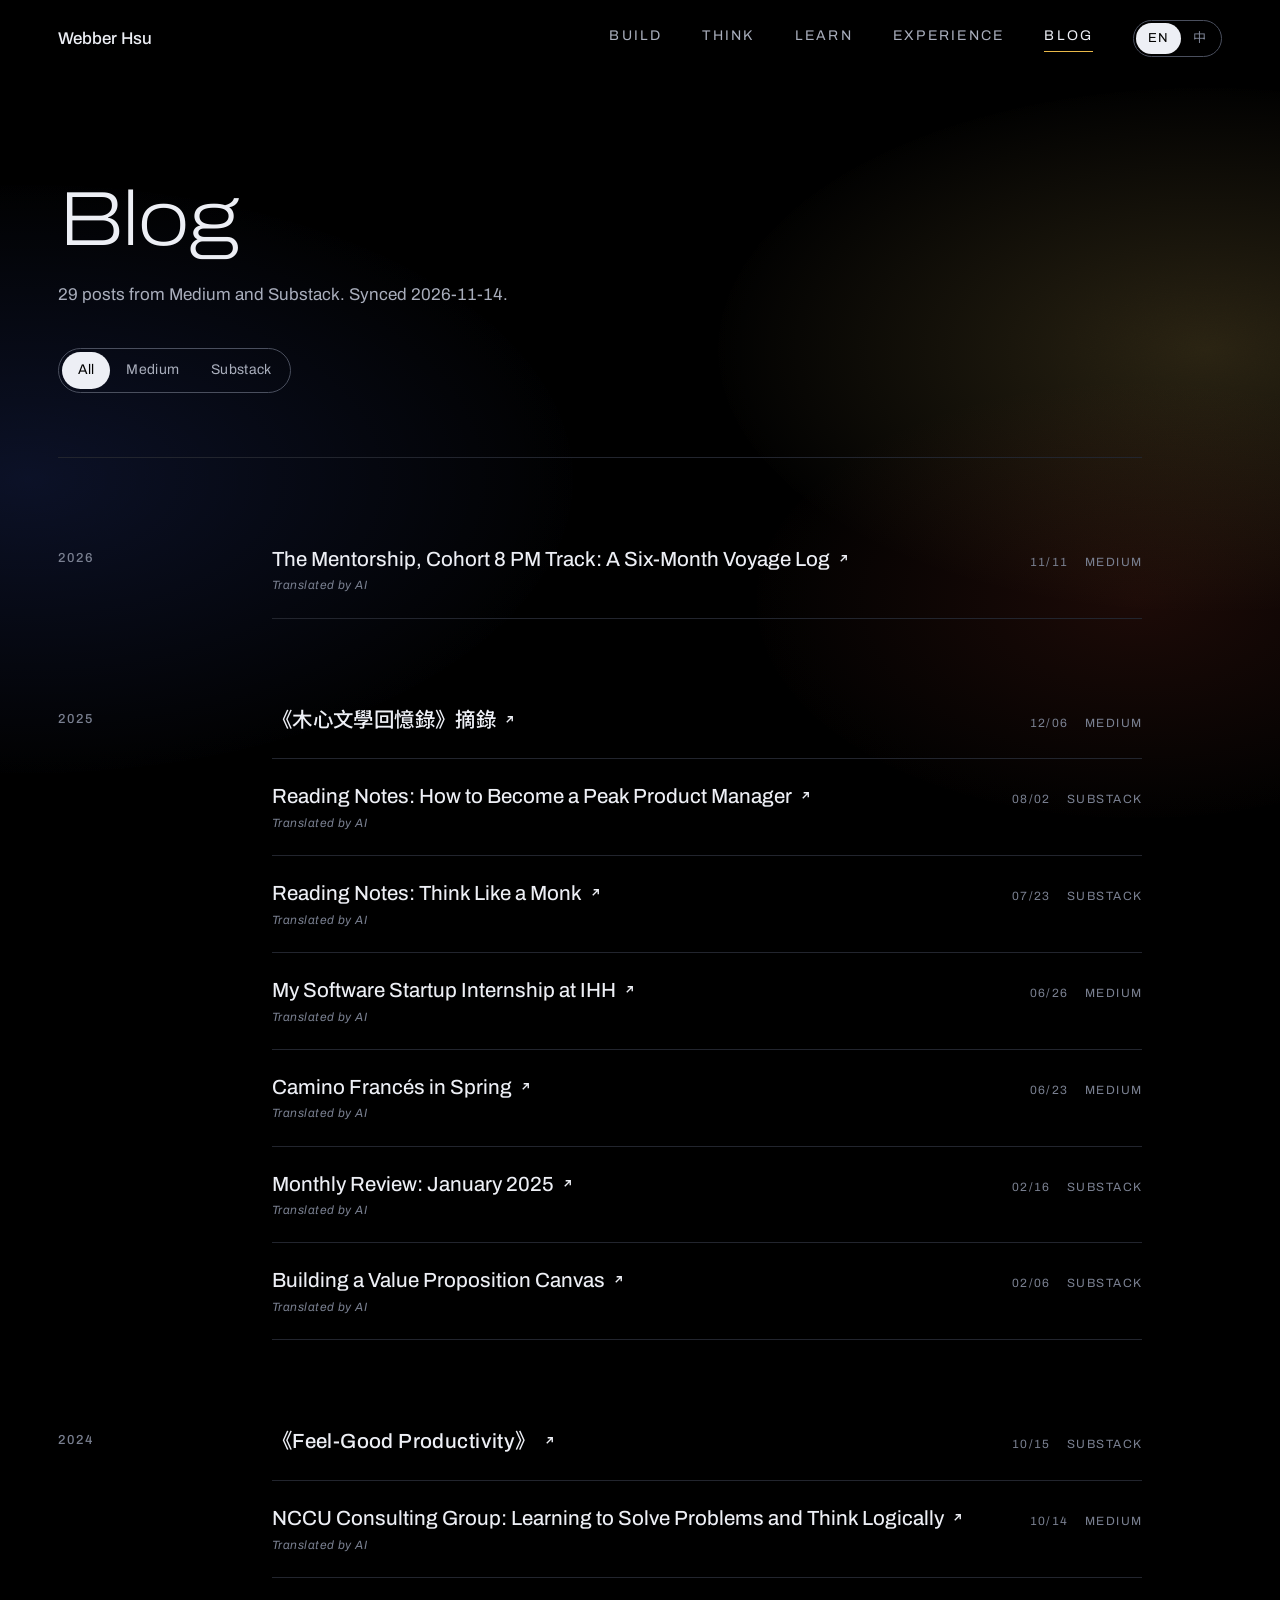
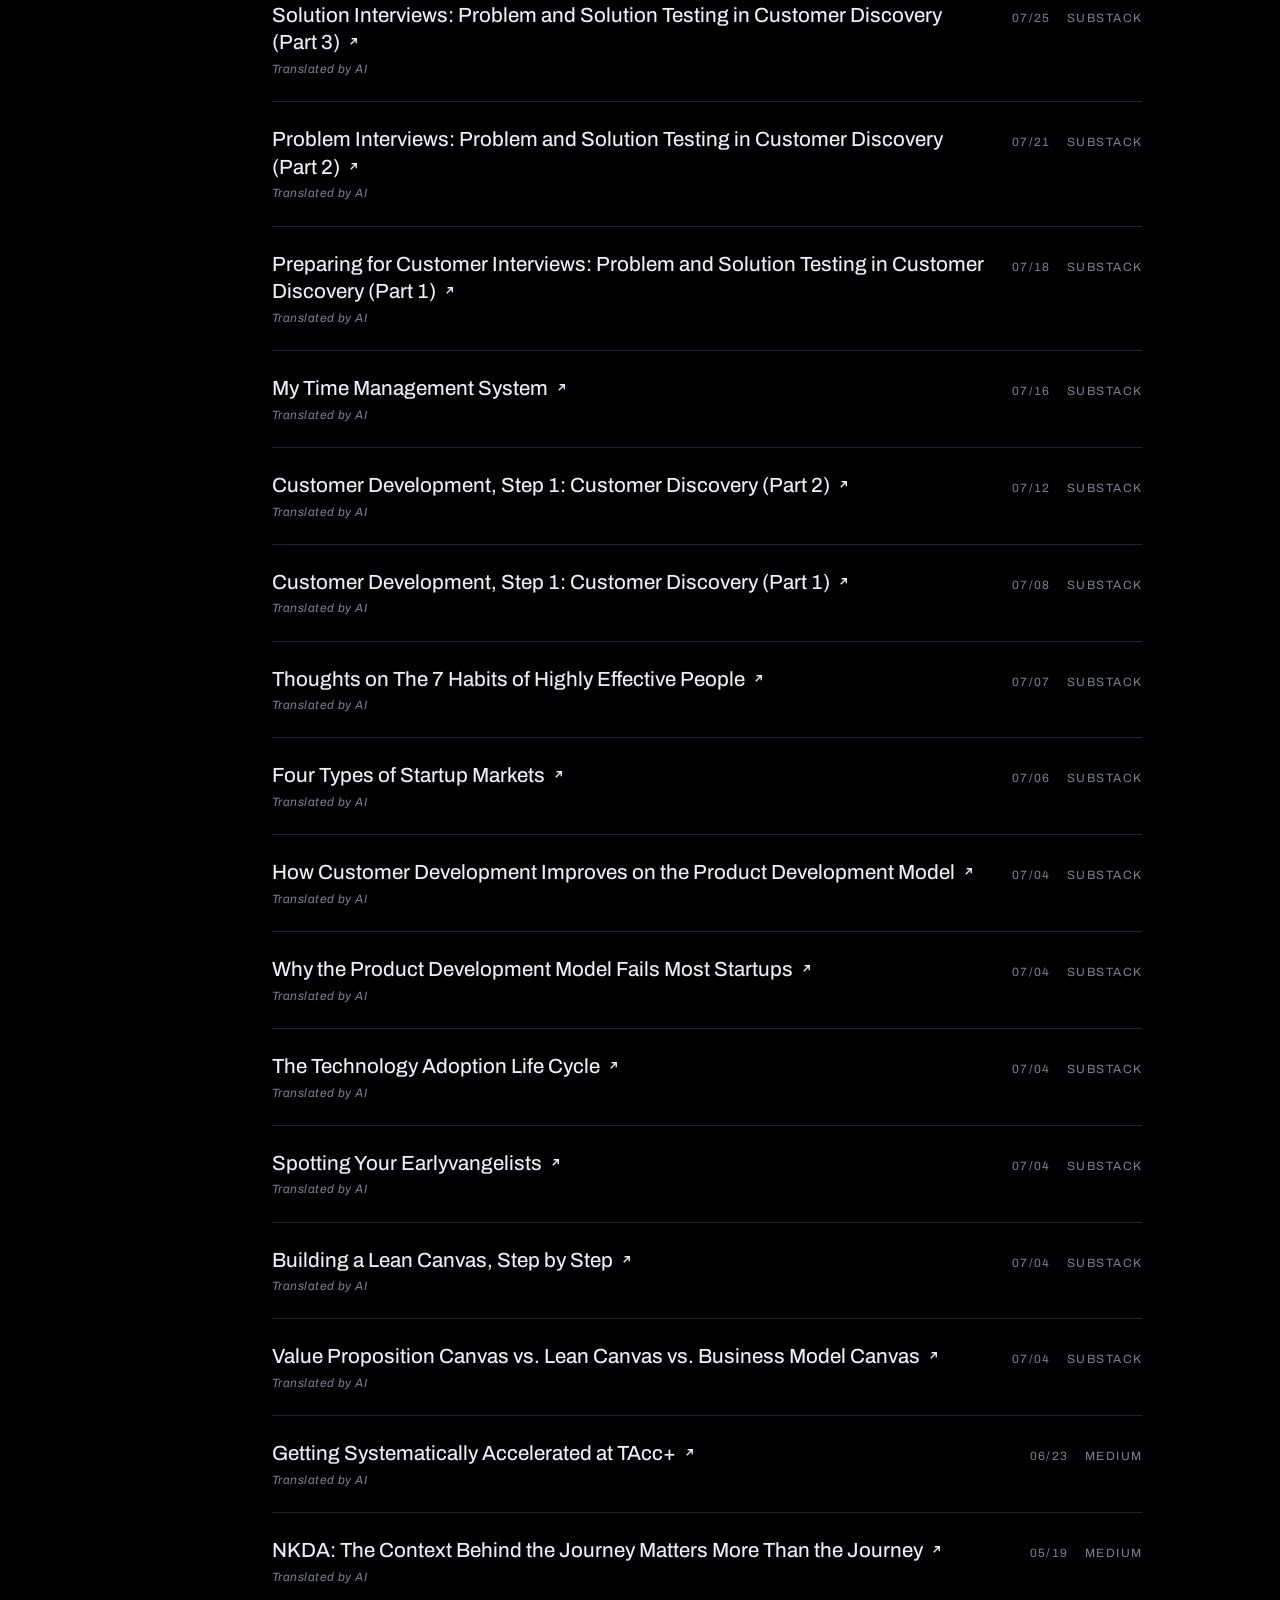
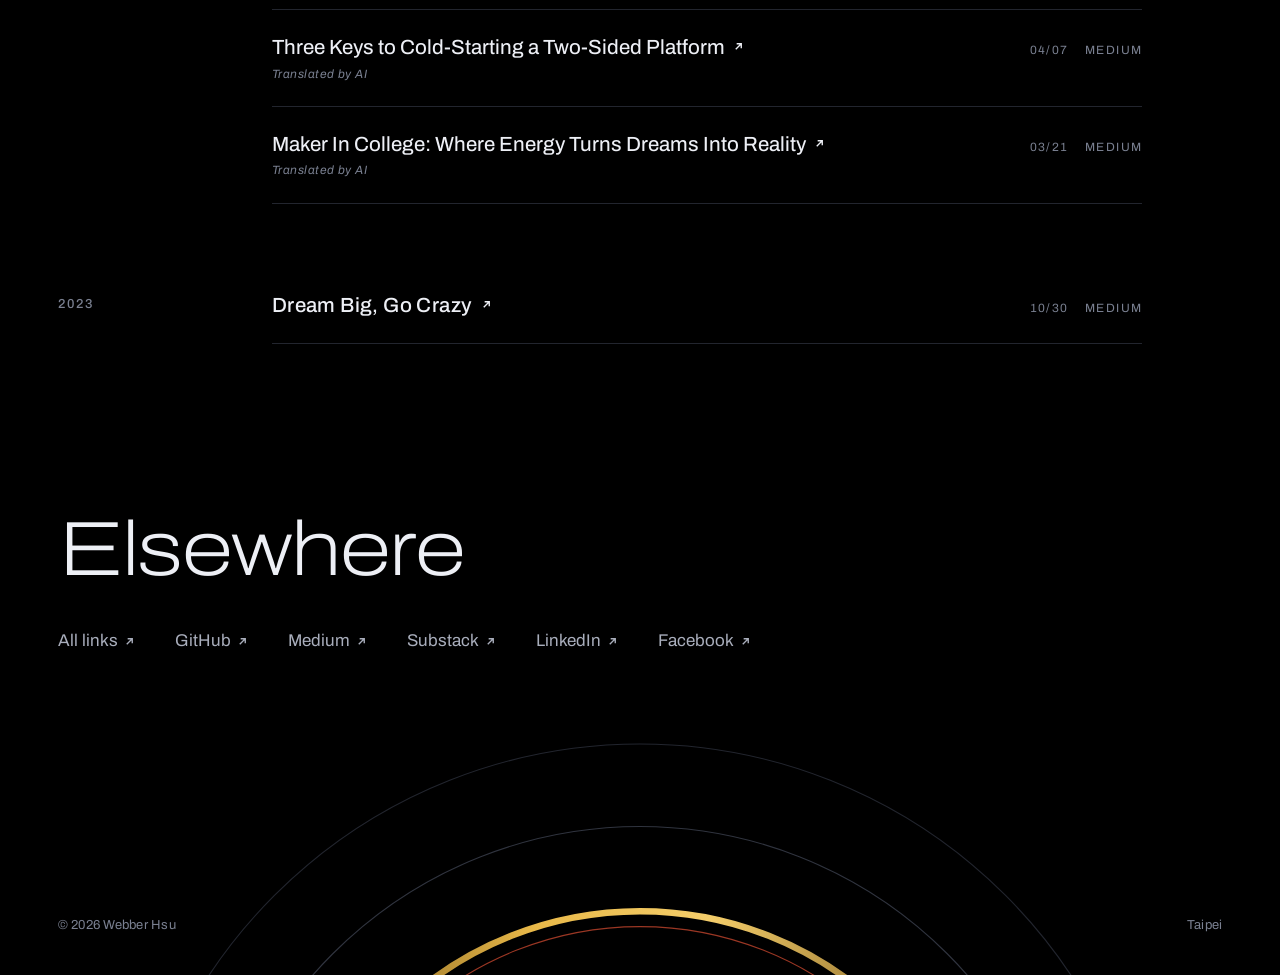
==== blog.html @ 061c2da2 "Personal Hub: first version Homepage with the Build / Think / Learn dial, the experience timeline, a" ====
<!doctype html>
<html lang="en" data-bg="accretion">
<head>
<meta charset="utf-8">
<meta name="viewport" content="width=device-width, initial-scale=1">
<title>Blog · Webber Hsu</title>
<meta name="description" content="Everything Webber Hsu (徐偉博) has published on Medium and Substack.">
<meta name="theme-color" content="#000000">
<link rel="icon" href="favicon.svg" type="image/svg+xml">
<link rel="preconnect" href="https://fonts.googleapis.com">
<link rel="preconnect" href="https://fonts.gstatic.com" crossorigin>
<link rel="stylesheet" href="https://fonts.googleapis.com/css2?family=Archivo:wdth,wght@62..125,100..800&family=Noto+Sans+TC:wght@200;300;400;500;700&display=swap">
<link rel="stylesheet" href="styles.css">
</head>
<body class="page-blog">
<a class="skip" href="#posts" data-i18n="skip">Skip to posts</a>

<header class="bar">
  <a class="wordmark" href="index.html" data-i18n="wordmark">Webber Hsu</a>
  <nav aria-label="Primary">
    <a href="index.html#build" data-i18n="nav.build">Build</a>
    <a href="index.html#think" data-i18n="nav.think">Think</a>
    <a href="index.html#learn" data-i18n="nav.learn">Learn</a>
    <a href="index.html#experience" data-i18n="nav.exp">Experience</a>
    <a href="blog.html" class="is-current" aria-current="page" data-i18n="nav.blog">Blog</a>
  </nav>
  <div class="lang" role="group" aria-label="Language">
    <button type="button" data-lang="en" aria-pressed="true">EN</button>
    <button type="button" data-lang="zh" aria-pressed="false">中</button>
  </div>
</header>

<main id="top" class="blog">
  <header class="blog-head">
    <h1 class="blog-h" data-i18n="blog.h">Blog</h1>
    <p class="blog-sub" data-blog-sub></p>
    <div class="blog-filter" role="group" aria-label="Source" data-filter>
      <button type="button" data-src="all" aria-pressed="true" data-i18n="f.all">All</button>
      <button type="button" data-src="medium" aria-pressed="false">Medium</button>
      <button type="button" data-src="substack" aria-pressed="false">Substack</button>
    </div>
  </header>
  <div id="posts" class="blog-list" data-posts aria-live="polite"></div>
</main>

<footer class="foot" aria-labelledby="foot-h">
  <h2 id="foot-h" class="foot-h" data-i18n="foot.h">Elsewhere</h2>
  <ul class="ext ext-foot" data-links></ul>
  <p class="foot-meta"><span>© 2026 Webber Hsu</span><span data-i18n="foot.meta">Taipei</span></p>
  <svg class="horizon-rise" viewBox="0 0 1000 260" preserveAspectRatio="xMidYMax meet" aria-hidden="true" focusable="false">
    <defs>
      <linearGradient id="beam2" x1="0" y1="0" x2="1" y2="0">
        <stop offset="0" stop-color="#6B4E17"/>
        <stop offset=".35" stop-color="#E9B949"/>
        <stop offset=".6" stop-color="#F4CD6A"/>
        <stop offset="1" stop-color="#6B4E17"/>
      </linearGradient>
    </defs>
    <circle cx="500" cy="520" r="470" fill="none" stroke="#22252E"/>
    <circle cx="500" cy="520" r="395" fill="none" stroke="#30343F"/>
    <circle cx="500" cy="520" r="318" fill="none" stroke="url(#beam2)" stroke-width="6"/>
    <circle cx="500" cy="520" r="304" fill="#000" stroke="#C2452D" stroke-opacity=".8"/>
  </svg>
</footer>

<script src="content.js"></script>
<script src="blog.js"></script>
</body>
</html>
---- styles.css ----
:root {
  --void: #000000;
  --ink: #EDEFF5;
  --ink-2: #A9AEBC;     /* secondary, 9.5:1 on void */
  --ink-3: #7A8091;     /* tertiary, 5.1:1 on void */
  --ring-1: #4A4F5E;
  --ring-2: #30343F;
  --ring-3: #22252E;
  --gold: #E9B949;
  --ember: #C2452D;

  --sans: "Archivo", "Noto Sans TC", "PingFang TC", "Microsoft JhengHei", system-ui, sans-serif;
  --wide: 125;          /* expanded width for display */

  --gutter: clamp(16px, 4.5vw, 72px);
  --s1: 8px; --s2: 16px; --s3: 24px; --s4: 40px; --s5: 64px; --s6: 104px; --s7: 168px;

  --ease-out: cubic-bezier(.16, 1, .3, 1);
  color-scheme: dark;
}

*, *::before, *::after { box-sizing: border-box; }
html { background: var(--void); scroll-behavior: smooth; -webkit-text-size-adjust: 100%; }
@media (prefers-reduced-motion: reduce) { html { scroll-behavior: auto; } }

body {
  margin: 0;
  background: var(--void);
  color: var(--ink);
  font-family: var(--sans);
  font-size: 17px;
  line-height: 1.6;
  font-variant-numeric: lining-nums tabular-nums;
  -webkit-font-smoothing: antialiased;
  caret-color: var(--gold);
}
html[lang="zh-Hant"] body { line-height: 1.75; letter-spacing: .02em; }

::selection { background: var(--gold); color: var(--void); }
html { scrollbar-color: var(--ring-1) var(--void); scrollbar-width: thin; }
::-webkit-scrollbar { width: 10px; }
::-webkit-scrollbar-track { background: var(--void); }
::-webkit-scrollbar-thumb { background: var(--ring-2); border: 3px solid var(--void); border-radius: 10px; }

a { color: inherit; text-decoration-thickness: 1px; text-underline-offset: .28em; text-decoration-color: var(--ring-1); }
a:hover { text-decoration-color: var(--gold); }
:focus-visible { outline: 1.5px solid var(--gold); outline-offset: 4px; border-radius: 2px; }
button { font: inherit; color: inherit; }

h1, h2, h3, h4 { margin: 0; font-weight: 300; text-wrap: balance; }
p { margin: 0; text-wrap: pretty; }

.skip { position: absolute; left: var(--gutter); top: -60px; padding: 8px 12px; background: var(--ink); color: var(--void); z-index: 10; }
.skip:focus { top: 12px; }

/* Bar */
.bar {
  position: absolute; inset: 0 0 auto 0; z-index: 5;
  display: flex; align-items: center; gap: var(--s4);
  padding: 28px var(--gutter);
  font-size: 14px; letter-spacing: .16em; text-transform: uppercase;
}
.wordmark { font-size: 17px; letter-spacing: .01em; text-transform: none; font-weight: 500; text-decoration: none; margin-right: auto; }
.bar nav { display: flex; gap: var(--s4); }
.bar nav a { text-decoration: none; color: var(--ink-2); transition: color .2s; }
.bar nav a:hover { color: var(--ink); }
.lang { display: flex; border: 1px solid var(--ring-1); border-radius: 999px; padding: 2px; }
.lang button {
  background: none; border: 0; cursor: pointer; padding: 5px 12px; border-radius: 999px;
  font-size: 13px; letter-spacing: .08em; color: var(--ink-3); transition: color .2s, background .2s;
}
.lang button[aria-pressed="true"] { background: var(--ink); color: var(--void); }
.lang button:not([aria-pressed="true"]):hover { color: var(--ink); }

/* Hero */
.hero {
  position: relative;
  min-height: max(100svh, 720px);
  display: grid;
  grid-template-columns: minmax(0, 5fr) minmax(0, 7fr);
  align-items: center;
  gap: var(--s4);
  padding: 120px var(--gutter) var(--s5);
  overflow: hidden;
}
.name {
  display: flex; flex-direction: column;
  font-size: clamp(3.4rem, 7.2vw, 6rem);
  font-weight: 200;
  font-stretch: 125%;
  font-variation-settings: "wdth" var(--wide);
  line-height: .92;
  letter-spacing: -.035em;
}


.ext { list-style: none; margin: 0; padding: 0; display: flex; flex-wrap: wrap; gap: var(--s1) var(--s3); font-size: 15px; }
.ext a { color: var(--ink-2); text-decoration: none; display: inline-flex; gap: 6px; align-items: center; }
.ext a:hover { color: var(--ink); }
.ext a svg { width: 11px; height: 11px; fill: none; stroke: currentColor; stroke-width: 1.5; }
.ext:empty { display: none; }



.dot { flex: none; width: var(--d, 10px); height: var(--d, 10px); border-radius: 50%; background: var(--ink); transition: transform .35s var(--ease-out), background .35s; }



/* Sections */
.section { padding: var(--s7) var(--gutter) 0; }
.section-head { display: grid; grid-template-columns: minmax(0, 5fr) minmax(0, 7fr); gap: var(--s4); align-items: end; margin-bottom: var(--s6); }
.section-head h2, .about > h2, .foot-h {
  font-size: clamp(2.2rem, 4.6vw, 4rem);
  font-weight: 200; font-stretch: 125%; font-variation-settings: "wdth" var(--wide);
  line-height: 1; letter-spacing: -.03em;
}
html[lang="zh-Hant"] .section-head h2, html[lang="zh-Hant"] .about > h2, html[lang="zh-Hant"] .foot-h { letter-spacing: .02em; font-weight: 300; }
.section-head p { color: var(--ink-2); max-width: 46ch; }

.works { list-style: none; margin: 0; padding: 0; }
.work {
  display: grid;
  grid-template-columns: minmax(0, 5fr) minmax(0, 7fr);
  gap: var(--s4);
  padding: var(--s5) 0;
  border-top: 1px solid var(--ring-3);
  scroll-margin-top: 40px;
}
.work:last-child { border-bottom: 1px solid var(--ring-3); }
.work-title { display: flex; align-items: baseline; gap: var(--s2); }
.work-title .dot { align-self: center; }
.work h3, .work h4 { font-size: clamp(1.9rem, 3.4vw, 3rem); font-weight: 300; font-stretch: 112%; font-variation-settings: "wdth" 112; letter-spacing: -.02em; line-height: 1.05; }
.work-meta { margin-top: var(--s2); display: flex; flex-wrap: wrap; gap: var(--s1) var(--s3); font-size: 13px; letter-spacing: .14em; text-transform: uppercase; color: var(--ink-3); }
.status { color: var(--ink-2); }
.status[data-s="live"] { color: var(--gold); }
.work-body p { font-size: 19px; line-height: 1.55; max-width: 52ch; }
html[lang="zh-Hant"] .work-body p { font-size: 18px; max-width: 30em; }
.work-stack { margin-top: var(--s2); color: var(--ink-3); font-size: 14px; }
.work-links { margin-top: var(--s3); display: flex; flex-wrap: wrap; gap: var(--s3); }
.work-links a { font-size: 15px; text-decoration-color: var(--gold); }
.work-links a svg { width: 11px; height: 11px; fill: none; stroke: currentColor; stroke-width: 1.5; margin-left: 6px; }
.work-pending { color: var(--ink-3); font-size: 14px; }
.work[data-status="planned"] h3, .work[data-status="planned"] h4 { color: var(--ink-2); }
.work[data-status="planned"] .work-body p { color: var(--ink-2); }
.work:target h3, .work:target h4 { color: var(--gold); }
.work:target .work-title .dot { background: var(--gold) !important; border-color: var(--gold) !important; }

.entries { list-style: none; margin: 0; padding: 0; }
.entries li { padding: var(--s3) 0; border-bottom: 1px solid var(--ring-3); }
.entries a { display: block; font-size: 20px; font-weight: 300; text-decoration: none; }
.entries a:hover { color: var(--gold); }
.entries time { display: block; margin-top: 4px; font-size: 13px; color: var(--ink-3); letter-spacing: .1em; }
.empty { padding: var(--s4) 0 !important; display: flex; gap: var(--s2); align-items: flex-start; }
.empty .dot { margin-top: 9px; background: none; border: 1px dashed var(--ink-3); }
.empty p { color: var(--ink-2); max-width: 36ch; }
.entries .more { border-bottom: 0; padding-top: var(--s3); }
.entries .more a { display: inline-flex; gap: 6px; align-items: center; font-size: 15px; font-weight: 400; color: var(--ink-2); }
.entries .more a:hover { color: var(--gold); }
.entries .more svg { width: 11px; height: 11px; fill: none; stroke: currentColor; stroke-width: 1.5; }
.empty a { display: inline; font-size: inherit; font-weight: inherit; text-decoration: underline; text-decoration-color: var(--gold); }

.about { display: grid; grid-template-columns: minmax(0, 5fr) minmax(0, 7fr); gap: var(--s4); }
.about-body { display: grid; gap: var(--s3); }
.about-body p { font-size: clamp(1.15rem, 1.6vw, 1.4rem); line-height: 1.55; max-width: 34em; font-weight: 300; }
.about-body p:first-child { color: var(--ink); }
.about-body p + p { color: var(--ink-2); }

.foot { padding: var(--s7) var(--gutter) var(--s5); }
.foot-h { max-width: 14ch; }
.ext-foot { margin-top: var(--s4); font-size: 17px; gap: var(--s2) var(--s4); }
.foot-pending { margin-top: var(--s3); color: var(--ink-3); }
.horizon-rise { display: block; width: min(100%, 980px); height: auto; margin: var(--s6) auto 0; }
.foot-meta { margin-top: var(--s3); display: flex; justify-content: space-between; gap: var(--s3); flex-wrap: wrap; font-size: 13px; color: var(--ink-3); letter-spacing: .02em; }
.noscript { padding: var(--s3) var(--gutter); color: var(--ink-2); }


/* Responsive */
@media (max-width: 960px) {
  .bar nav { display: none; }
  .hero { grid-template-columns: 1fr; padding-top: 96px; gap: var(--s3); min-height: auto; }
  .section { padding-top: var(--s6); }
  .section-head, .work, .about { grid-template-columns: 1fr; gap: var(--s2); }
  .section-head { margin-bottom: var(--s4); }
  .work { padding: var(--s4) 0; gap: var(--s3); }
  .foot { padding-top: var(--s6); }
}
@media (max-width: 560px) {
  .work-body p { font-size: 17px; }
}

/* ---------- Header: the four quarters + About ---------- */
.bar nav a.is-current { color: var(--ink); }
.bar nav a.is-current::after { content: ""; display: block; height: 1px; margin-top: 4px; background: var(--gold); }
.visually-hidden { position: absolute !important; width: 1px; height: 1px; overflow: hidden; clip: rect(0 0 0 0); white-space: nowrap; }

/* ---------- The four-part dial ---------- */
.hub { padding-top: var(--s6); }
.hub-grid { display: grid; grid-template-columns: minmax(0, 5fr) minmax(0, 7fr); gap: var(--s5); align-items: start; }
.dial-wrap { position: sticky; top: max(24px, calc(50vh - 290px)); }
.dial { position: relative; width: min(100%, 520px); aspect-ratio: 1; margin-inline: auto; }
.dial-art { width: 100%; height: 100%; overflow: visible; touch-action: none; cursor: grab; user-select: none; -webkit-user-select: none; }
.dial-art.is-dragging { cursor: grabbing; }
.dial-ticks line { stroke: var(--ring-2); stroke-width: 1; }
.dial-pointer { fill: var(--gold); }
.seg-hit { fill: transparent; cursor: pointer; outline: none; }
.seg-hit:focus-visible { fill: rgba(233, 185, 73, .07); }
.seg-arc { fill: none; stroke: var(--ring-1); stroke-width: 2; transition: stroke .5s var(--ease-out), stroke-width .5s var(--ease-out); }
.seg:hover .seg-arc { stroke: #6E7486; }
.seg.is-active .seg-arc { stroke: var(--gold); stroke-width: 5; }
.seg-dot { fill: var(--ink-3); transition: fill .5s var(--ease-out); }
.seg-dot.is-planned { fill: none; stroke: var(--ink-3); stroke-dasharray: 2 2; }
.seg.is-active .seg-dot { fill: var(--ink); }
.seg.is-active .seg-dot.is-planned { fill: none; stroke: var(--ink-2); }
.seg-label { fill: var(--ink-3); font-family: var(--sans); font-size: 17px; letter-spacing: .2em; text-transform: uppercase; pointer-events: none; transition: fill .5s var(--ease-out); }
html[lang="zh-Hant"] .seg-label { letter-spacing: .3em; font-size: 19px; }
.seg-label.is-active { fill: var(--ink); }
.dial-core {
  position: absolute; inset: 32%; border-radius: 50%;
  display: grid; place-content: center; text-align: center; gap: 6px;
  border: 1px solid var(--ember); pointer-events: none;
}
.dial-core-name { font-size: clamp(1.4rem, 3vw, 2.2rem); font-weight: 200; font-stretch: 125%; font-variation-settings: "wdth" 125; letter-spacing: -.02em; line-height: 1; }
html[lang="zh-Hant"] .dial-core-name { letter-spacing: .12em; font-weight: 300; }

.cat + .cat { margin-top: var(--s7); }
.cat { scroll-margin-top: 24px; }
.dial-caption { display: none; }
.panel-head { padding-bottom: var(--s4); border-bottom: 1px solid var(--ring-3); }
.panel-h {
  font-size: clamp(2.2rem, 4.6vw, 4rem); font-weight: 200; font-stretch: 125%; font-variation-settings: "wdth" var(--wide);
  line-height: 1; letter-spacing: -.03em;
}
html[lang="zh-Hant"] .panel-h { letter-spacing: .02em; font-weight: 300; }
.panel-head p { margin-top: var(--s3); color: var(--ink-2); max-width: 46ch; }
html[lang="zh-Hant"] .panel-head p { max-width: 28em; }

.panel .work { display: block; padding: var(--s4) 0; }
.panel .work-meta { margin-top: var(--s1); }
.panel .work-summary { margin-top: var(--s2); font-size: 18px; line-height: 1.55; max-width: 52ch; }
html[lang="zh-Hant"] .panel .work-summary { font-size: 17px; max-width: 30em; }
.panel .work[data-status="planned"] .work-summary { color: var(--ink-2); }
.panel .entry { padding: var(--s3) 0; border-bottom: 1px solid var(--ring-3); }
.panel .entry a { display: inline-flex; gap: 10px; align-items: baseline; font-size: 21px; font-weight: 300; text-decoration: none; }
.panel .entry a svg { width: 11px; height: 11px; fill: none; stroke: currentColor; stroke-width: 1.5; flex: none; }
.panel .entry a:hover { color: var(--gold); }
.panel .entry time { display: block; margin-top: 4px; font-size: 13px; color: var(--ink-3); letter-spacing: .1em; }
.panel .empty { display: flex; gap: var(--s2); align-items: center; padding: var(--s4) 0; color: var(--ink-2); }
.panel .empty .dot { background: none; border: 1px dashed var(--ink-3); }
.panel-more { display: inline-flex; gap: 6px; align-items: center; margin-top: var(--s4); font-size: 15px; color: var(--ink-2); text-decoration: none; }
.panel-more:hover { color: var(--gold); }
.panel-more svg { width: 11px; height: 11px; fill: none; stroke: currentColor; stroke-width: 1.5; }

@media (max-width: 960px) {
  .bar { flex-wrap: wrap; row-gap: 14px; }
  .bar nav { display: flex; order: 3; width: 100%; gap: 22px; font-size: 12px; letter-spacing: .14em; }
  .hero { padding-top: 128px; }
  .hub-grid { grid-template-columns: 1fr; gap: var(--s4); }
  /* On small screens the dial shrinks into a sticky strip that keeps turning as you scroll. */
  .dial-wrap {
    position: sticky; top: 0; z-index: 4;
    display: flex; align-items: center; gap: var(--s2);
    margin-inline: calc(var(--gutter) * -1); padding: 10px var(--gutter);
    background: var(--void); border-bottom: 1px solid var(--ring-3);
  }
  .dial { width: 76px; margin: 0; flex: none; }
  .dial-core, .seg-label, .dial-hint, .dial-ticks { display: none; }
  .seg-arc { stroke-width: 14; }
  .seg.is-active .seg-arc { stroke-width: 26; }
  .seg-dot { r: 9; }
  .dial-pointer { transform: scale(2.2); transform-origin: 320px 0; }
  .dial-caption { display: grid; gap: 2px; margin: 0; }
  .dial-caption [data-core-name] { font-size: 20px; font-weight: 300; font-stretch: 125%; font-variation-settings: "wdth" 125; letter-spacing: -.01em; line-height: 1.1; }
  html[lang="zh-Hant"] .dial-caption [data-core-name] { letter-spacing: .1em; font-stretch: 100%; }
  .cat + .cat { margin-top: var(--s6); }
  .cat { scroll-margin-top: 110px; }
}
@media (max-width: 560px) {
  .bar nav { gap: 16px; letter-spacing: .1em; }
  .panel .entry a { font-size: 18px; }
}

/* ---------- Hero: name, hashtags, links. Nothing else. ---------- */
.hero {
  display: flex; flex-direction: column; justify-content: center; align-items: flex-start;
  min-height: min(78svh, 760px);
  padding: 140px var(--gutter) var(--s5);
  gap: 0; overflow: visible;
}
.hero .name { font-size: clamp(3.6rem, 9vw, 6rem); }
.hero .name-zh { margin-top: var(--s3); }
.tags { list-style: none; margin: var(--s5) 0 0; padding: 0; display: flex; flex-wrap: wrap; gap: var(--s1) var(--s3); }
.tags li { font-size: clamp(15px, 1.4vw, 18px); color: var(--ink-2); letter-spacing: .01em; }
html[lang="zh-Hant"] .tags li { letter-spacing: .06em; }
.hero .ext { margin-top: var(--s3); }
@media (max-width: 960px) {
  .hero { min-height: auto; padding-top: 150px; padding-bottom: var(--s4); }
}

/* Hero, centred: one name in the page's language, then the hashtags. Links live in the footer. */
.hero { align-items: center; text-align: center; }
.hero .name { display: block; }
.hero .name-en { display: block; }
.hero .name-cjk { display: none; font-weight: 200; letter-spacing: .12em; font-stretch: 100%; font-variation-settings: normal; margin-right: -.12em; }
html[lang="zh-Hant"] .hero .name-en { display: none; }
html[lang="zh-Hant"] .hero .name-cjk { display: block; }
.hero .tags { justify-content: center; }

/* ---------- Type roles: section vs item must read apart at a glance ----------
   Section  : wide, hairline-thin, large   (clamp 2.8rem → 5.5rem, wght 200, wdth 125)
   Item     : normal width, regular, small (1.5rem, wght 450, wdth 100)
   Body     : 17–18px, Dust for descriptions
   Meta     : 12–13px tracked caps, Far Dust                                        */
.panel-h, .about > h2, .foot-h { font-size: clamp(2.8rem, 6vw, 5.5rem); line-height: .98; }
.panel-head { padding-bottom: var(--s5); }
.panel-head p { font-size: 17px; }
.panel .work h4, .panel .entry a {
  font-size: clamp(1.25rem, 1.8vw, 1.5rem);
  font-weight: 450; font-stretch: 100%; font-variation-settings: "wdth" 100;
  letter-spacing: -.005em; line-height: 1.3;
}
html[lang="zh-Hant"] .panel .work h4, html[lang="zh-Hant"] .panel .entry a { font-weight: 500; letter-spacing: .02em; }
.panel .work[data-status="planned"] h4 { color: var(--ink-2); }
.panel .work-meta { margin-top: 10px; font-size: 12px; }
.panel .work-summary { margin-top: var(--s2); font-size: 17px; color: var(--ink-2); }
.panel .work .dot { --d: 8px !important; }
.panel .entry a { display: inline; }
.panel .entry a svg { display: inline-block; margin-left: 8px; vertical-align: .1em; }


/* ---------- Hashtag icons: small line drawings scattered above and below ---------- */
.hero .tags { row-gap: 52px; column-gap: clamp(20px, 3vw, 40px); margin-top: calc(var(--s5) + 18px); }
.tags li { position: relative; }
.tag-icon {
  position: absolute; left: 50%; width: 22px; height: 22px;
  fill: none; stroke: var(--ink-3); stroke-width: 1.5; stroke-linecap: round; stroke-linejoin: round;
  transform: translateX(calc(-50% + var(--x, 0px))) rotate(var(--tilt, 0deg));
  transition: stroke .35s var(--ease-out), transform .45s var(--ease-out);
  pointer-events: none;
}
.tag-icon[data-at="above"] { bottom: calc(100% + 10px); }
.tag-icon[data-at="below"] { top: calc(100% + 10px); }
.tags li:hover .tag-icon { stroke: var(--gold); transform: translateX(calc(-50% + var(--x, 0px))) rotate(0deg) scale(1.15); }
@media (prefers-reduced-motion: no-preference) {
  .tag-icon { animation: tag-bob 6s ease-in-out infinite; animation-delay: calc(var(--i, 0) * -1.3s); }
  .tags li:hover .tag-icon { animation-play-state: paused; }
}
@keyframes tag-bob {
  0%, 100% { translate: 0 0; }
  50% { translate: 0 -3px; }
}
@media (max-width: 560px) {
  .hero .tags { row-gap: 56px; column-gap: 26px; }
  .tag-icon { width: 20px; height: 20px; }
}
.tag-icon { width: 26px; height: 26px; stroke: var(--ink-2); stroke-width: 1.4; }
.tag-icon[data-at="above"] { bottom: calc(100% + 12px); }
.tag-icon[data-at="below"] { top: calc(100% + 12px); }
@media (max-width: 560px) { .tag-icon { width: 22px; height: 22px; } }

/* ---------- Background rendering: black ground with the accretion disc's Doppler colour ---------- */
html[data-bg] body::before, html[data-bg] body::after {
  content: ""; position: fixed; inset: 0; z-index: -1; pointer-events: none;
}
/* Film grain keeps every option from looking like a flat CSS gradient. */
html[data-bg] body::after {
  opacity: .07; mix-blend-mode: overlay;
  background-image: url("data:image/svg+xml;utf8,<svg xmlns='http://www.w3.org/2000/svg' width='220' height='220'><filter id='n'><feTurbulence type='fractalNoise' baseFrequency='.9' numOctaves='2' stitchTiles='stitch'/><feColorMatrix values='0 0 0 0 1  0 0 0 0 1  0 0 0 0 1  0 0 0 .9 0'/></filter><rect width='100%' height='100%' filter='url(%23n)'/></svg>");
}

/* A · Accretion: Doppler colour of the disc. Gold-white where matter approaches,
   ember where it recedes, a cold blue far side. */
html[data-bg="accretion"] body::before {
  /* Positions are fed by main.js from scroll: the three patches orbit the centre like the disc turning. */
  background:
    radial-gradient(55% 42% at var(--gold-x, 78%) var(--gold-y, 14%), rgba(244, 205, 106, .17), transparent 70%),
    radial-gradient(42% 34% at var(--ember-x, 92%) var(--ember-y, 46%), rgba(194, 69, 45, .14), transparent 72%),
    radial-gradient(60% 46% at var(--blue-x, 8%) var(--blue-y, 92%), rgba(72, 110, 255, .15), transparent 72%);
}


html[data-bg] body { background: transparent; }

/* ---------- Fixed header ---------- */
:root { --bar-h: 92px; }
html { scroll-padding-top: var(--bar-h); }
.bar {
  position: fixed; inset: 0 0 auto 0; z-index: 20;
  padding-block: 20px;
  border-bottom: 1px solid transparent;
  transition: background .35s var(--ease-out), border-color .35s var(--ease-out), backdrop-filter .35s var(--ease-out);
}
/* Once the page moves under it, the bar takes a dark veil so links stay legible over content and colour. */
.bar.is-scrolled {
  background: rgba(0, 0, 0, .66);
  -webkit-backdrop-filter: blur(14px) saturate(120%);
          backdrop-filter: blur(14px) saturate(120%);
  border-bottom-color: var(--ring-3);
}
.dial-wrap { top: max(calc(var(--bar-h) + 24px), calc(50vh - 290px + var(--bar-h) / 2)); }
.cat { scroll-margin-top: 24px; }   /* added to html scroll-padding (the bar) */
@media (max-width: 960px) {
  .bar { padding-block: 14px 12px; }
  .dial-wrap { top: var(--bar-h); }
  .cat { scroll-margin-top: 124px; }   /* clears the sticky dial strip */
}

.motto { margin-top: var(--s3); font-size: clamp(1.05rem, 1.5vw, 1.25rem); color: var(--ink-2); letter-spacing: .01em; }
html[lang="zh-Hant"] .motto { letter-spacing: .08em; }
/* On phones the tag row wraps, so every icon sits straight above its own tag. */
@media (max-width: 560px) {
  .tag-icon { --x: 0px !important; }
  .tag-icon[data-at="below"] { top: auto; bottom: calc(100% + 10px); }
}

/* Footer: the horizon rises from the very bottom edge of the page, so the page edge is what cuts it. */
.foot { padding-bottom: 0; }
.foot-meta { margin-top: var(--s6); }
.horizon-rise { margin: var(--s5) auto 0; width: min(100%, 1100px); vertical-align: bottom; }

/* Footer, final: text stays last on the page; the horizon rises behind it from the page's bottom edge. */
.foot { position: relative; overflow: hidden; padding-bottom: var(--s4); }
.foot > :not(.horizon-rise) { position: relative; z-index: 1; }
.horizon-rise {
  position: absolute; left: 50%; bottom: 0; z-index: 0;
  width: min(100%, 1100px); margin: 0; transform: translateX(-50%);
}
.foot-meta { margin-top: clamp(180px, 22vw, 260px); }
@media (max-width: 560px) { .horizon-rise { width: 175%; } }

/* ---------- Blog page ---------- */
.blog { padding: calc(var(--bar-h) + var(--s6)) var(--gutter) 0; max-width: 1200px; }
.blog-head { padding-bottom: var(--s5); border-bottom: 1px solid var(--ring-3); }
.blog-h {
  font-size: clamp(2.8rem, 6vw, 5.5rem); font-weight: 200; font-stretch: 125%; font-variation-settings: "wdth" 125;
  line-height: .98; letter-spacing: -.03em;
}
html[lang="zh-Hant"] .blog-h { letter-spacing: .02em; font-weight: 300; }
.blog-sub { margin-top: var(--s3); font-size: 17px; color: var(--ink-2); max-width: 52ch; }
.blog-filter { display: inline-flex; margin-top: var(--s4); border: 1px solid var(--ring-1); border-radius: 999px; padding: 3px; }
.blog-filter button {
  background: none; border: 0; cursor: pointer; padding: 7px 16px; border-radius: 999px;
  font-size: 14px; letter-spacing: .02em; color: var(--ink-2); transition: color .2s, background .2s;
}
.blog-filter button[aria-pressed="true"] { background: var(--ink); color: var(--void); }
.blog-filter button:not([aria-pressed="true"]):hover { color: var(--ink); }

.year { display: grid; grid-template-columns: minmax(0, 2fr) minmax(0, 10fr); gap: var(--s4); padding-top: var(--s5); }
.year-h { font-size: 13px; font-weight: 500; letter-spacing: .16em; color: var(--ink-3); padding-top: 26px; font-variant-numeric: tabular-nums; }
.posts { list-style: none; margin: 0; padding: 0; }
.post a {
  display: grid; grid-template-columns: minmax(0, 1fr) auto; align-items: baseline; gap: var(--s3);
  padding: var(--s3) 0; border-bottom: 1px solid var(--ring-3); text-decoration: none;
}
.post-title { font-size: clamp(1.15rem, 1.6vw, 1.4rem); font-weight: 450; line-height: 1.35; transition: color .2s; }
html[lang="zh-Hant"] .post-title, .post-title[lang="zh-Hant"] { font-weight: 500; letter-spacing: .02em; }
.post-title svg { display: inline-block; width: 11px; height: 11px; margin-left: 8px; vertical-align: .1em; fill: none; stroke: currentColor; stroke-width: 1.5; }
.post a:hover .post-title { color: var(--gold); }
.post-meta { display: flex; gap: var(--s2); font-size: 12px; letter-spacing: .12em; text-transform: uppercase; color: var(--ink-3); white-space: nowrap; font-variant-numeric: tabular-nums; }
.blog .empty { padding: var(--s5) 0; color: var(--ink-2); }
.page-blog .foot { padding-top: var(--s7); }

@media (max-width: 760px) {
  .year { grid-template-columns: 1fr; gap: 0; padding-top: var(--s4); }
  .year-h { padding-top: 0; }
  .post a { grid-template-columns: 1fr; gap: 6px; }
}

/* AI-translated titles say so, quietly. */
.ai-tag { color: var(--ink-3); letter-spacing: .08em; text-transform: none; font-style: italic; }
.post-meta .ai-tag { letter-spacing: .04em; }
.panel .entry-meta { display: flex; flex-wrap: wrap; gap: 4px var(--s2); margin-top: 4px; font-size: 13px; color: var(--ink-3); letter-spacing: .1em; }
.panel .entry-meta time { margin-top: 0; }
@media (max-width: 760px) { .post-meta { flex-wrap: wrap; white-space: normal; } }


/* ---------- Experience: two lines, a main line and one branch, oldest left to newest right ---------- */
.exp { padding-top: var(--s7); position: relative; }
.exp-stage { padding-top: var(--s4); height: 100%; }   /* spans the section so the map can stay pinned */
.exp-h {
  font-size: clamp(2.8rem, 6vw, 5.5rem); font-weight: 200; font-stretch: 125%; font-variation-settings: "wdth" 125;
  line-height: .98; letter-spacing: -.03em; margin-bottom: var(--s3);
}
html[lang="zh-Hant"] .exp-h { letter-spacing: .02em; font-weight: 300; }
.tl-viewport { position: sticky; top: calc(var(--bar-h) + 16px); overflow: hidden; margin-inline: calc(var(--gutter) * -1); padding-inline: var(--gutter); }
.timeline { list-style: none; margin: 0; padding: 0; position: relative; will-change: transform; transform-origin: 0 0; }
.tl-lines { position: absolute; inset: 0; overflow: visible; }
.tl-rail { fill: none; stroke-linecap: round; stroke-linejoin: round; }
.tl-rail.is-main { stroke: var(--ink-2); stroke-width: 2; }
.tl-rail.is-now { stroke: var(--gold); stroke-width: 2.5; }
.tl-rail.is-side { stroke: var(--ring-1); stroke-width: 1.5; }
.tl-rail.is-interest { stroke: var(--ring-1); stroke-width: 1.5; stroke-dasharray: 1 5; }
.tl-lane { fill: var(--ink-3); font-family: var(--sans); font-size: 11px; letter-spacing: .14em; text-transform: uppercase; }
html[lang="zh-Hant"] .tl-lane { letter-spacing: .1em; font-size: 12px; }
.tl-node { fill: var(--void); stroke: var(--ink-3); stroke-width: 1.5; }
.tl-node.is-main { r: 6; }
.tl-node.is-main { fill: var(--ink); stroke: none; }
.tl-node.is-main.is-now { fill: var(--gold); }

.tl { position: absolute; padding-right: var(--s3); }
.tl-when {
  display: flex; gap: var(--s2); align-items: baseline; white-space: nowrap;
  font-size: 13px; letter-spacing: .06em; color: var(--ink-2); font-variant-numeric: tabular-nums;
}
.tl-type { font-size: 11px; letter-spacing: .16em; text-transform: uppercase; color: var(--ink-3); }
html[lang="zh-Hant"] .tl-type { letter-spacing: .12em; }
.tl[data-now] .tl-when span:first-child { color: var(--gold); }
.tl-title { margin-top: 6px; font-size: clamp(1.1rem, 1.4vw, 1.3rem); font-weight: 450; line-height: 1.3; }
.tl-main .tl-title { font-size: clamp(1.35rem, 2vw, 1.75rem); font-weight: 300; font-stretch: 112%; font-variation-settings: "wdth" 112; letter-spacing: -.01em; }
html[lang="zh-Hant"] .tl-title { font-weight: 500; letter-spacing: .02em; }
html[lang="zh-Hant"] .tl-main .tl-title { font-weight: 400; font-stretch: 100%; font-variation-settings: normal; }
.tl-org { margin-top: 3px; font-size: 14px; color: var(--ink-2); }
.tl-note { margin-top: 6px; font-size: 14px; color: var(--ink-2); line-height: 1.5; }
.tl-link { display: inline-flex; gap: 6px; align-items: center; margin-top: 6px; font-size: 13px; color: var(--ink-3); text-decoration: none; }
.tl-link:hover { color: var(--gold); }
.tl-link svg { width: 10px; height: 10px; fill: none; stroke: currentColor; stroke-width: 1.5; }
@media (max-width: 760px) {
  .exp-stage { padding-top: 0; height: auto; }
  .tl-viewport { position: static; overflow-x: auto; scrollbar-width: none; -webkit-overflow-scrolling: touch; }
  .tl-viewport::-webkit-scrollbar { display: none; }
  .tl-main .tl-note { display: none; }
}

/* "Translated by AI" sits on its own line under the title it describes. */
.post-title .ai-tag { display: block; margin-top: 4px; font-size: 12px; font-weight: 400; letter-spacing: .04em; color: var(--ink-3); }
.panel .entry-meta .ai-tag { flex-basis: 100%; }
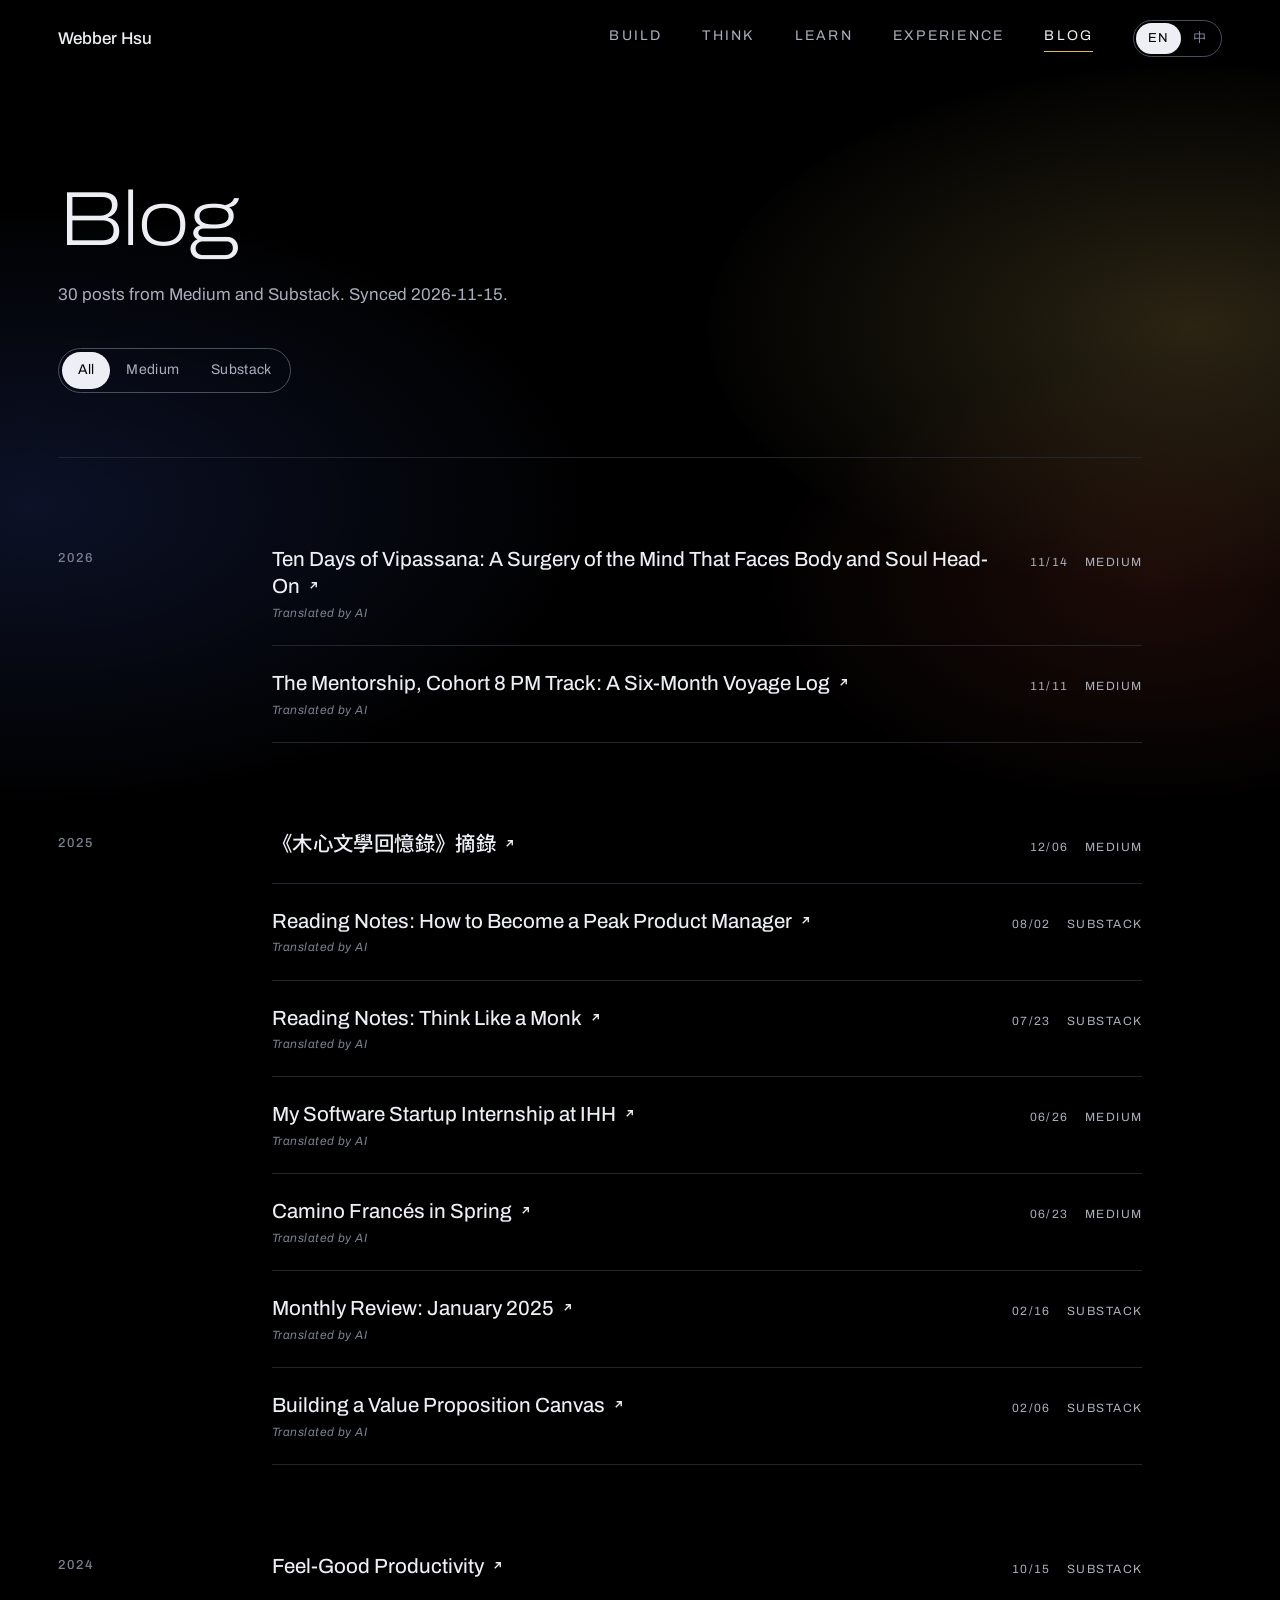
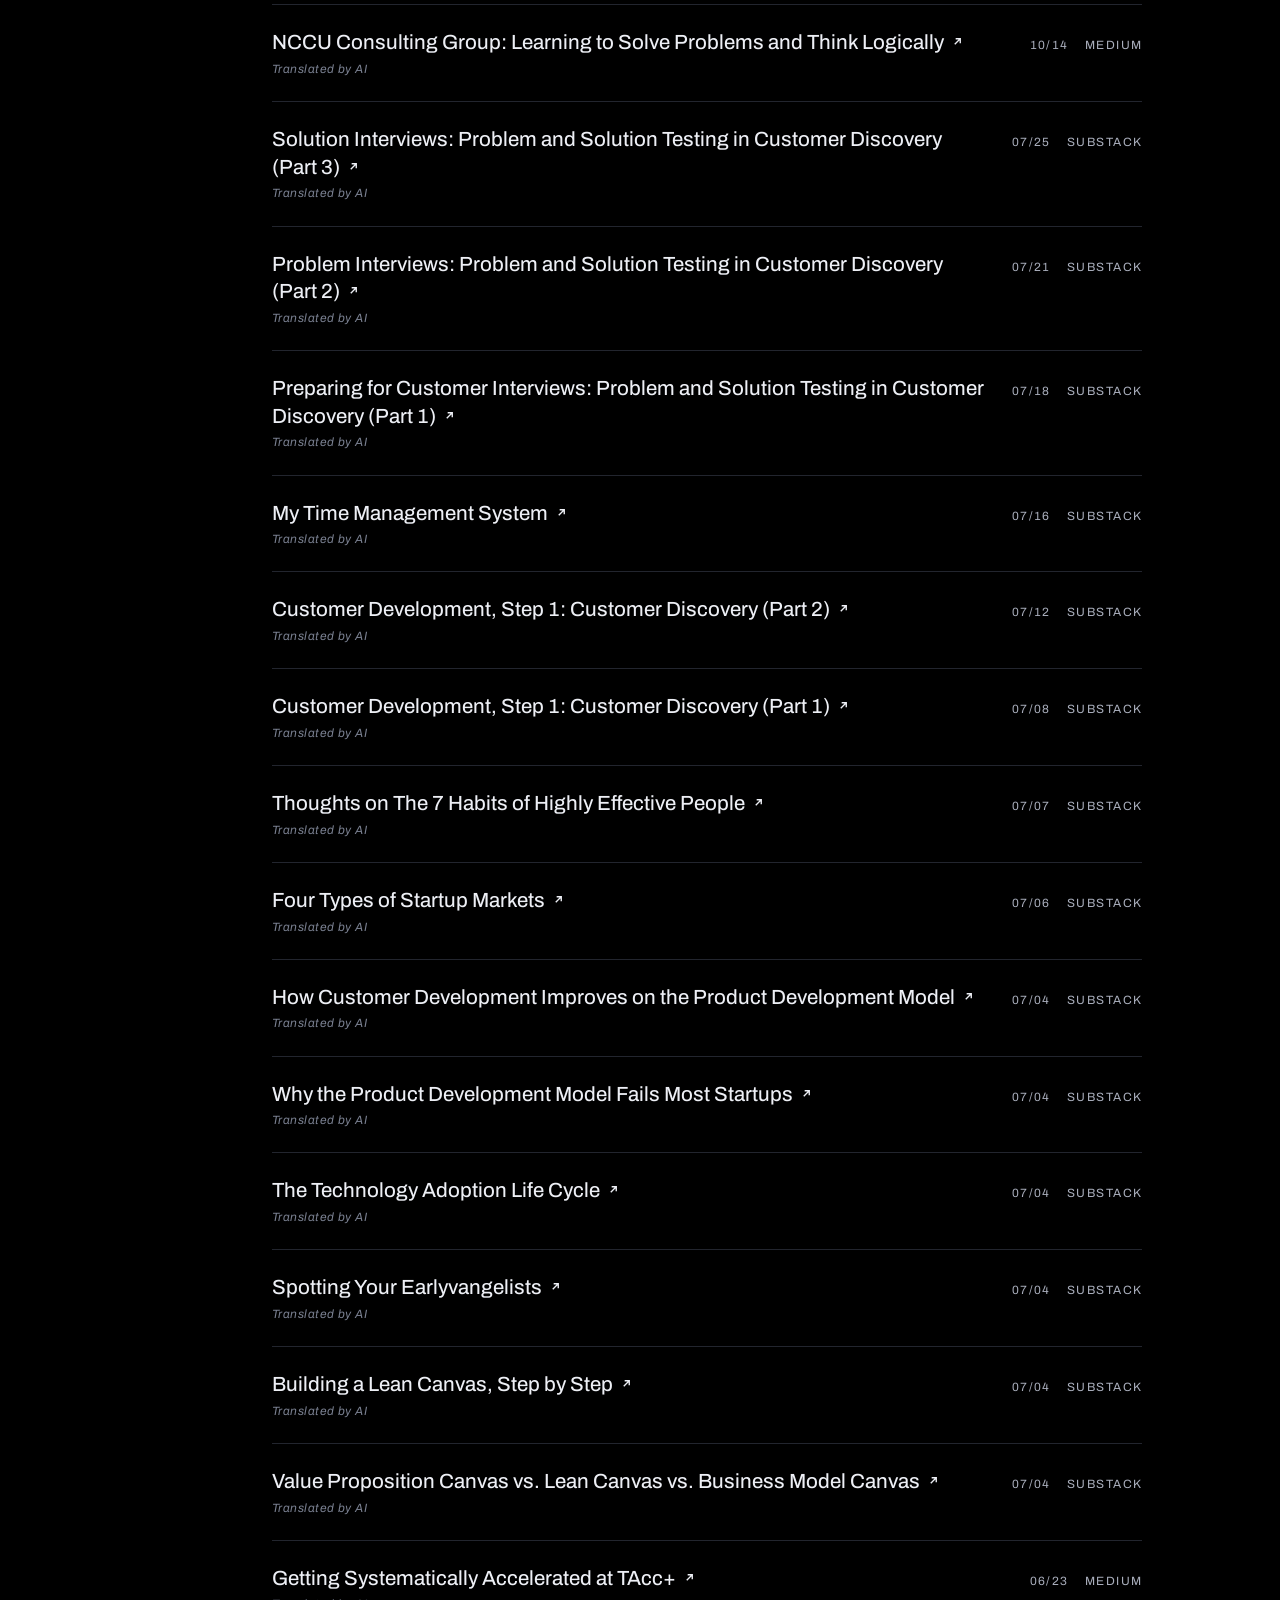
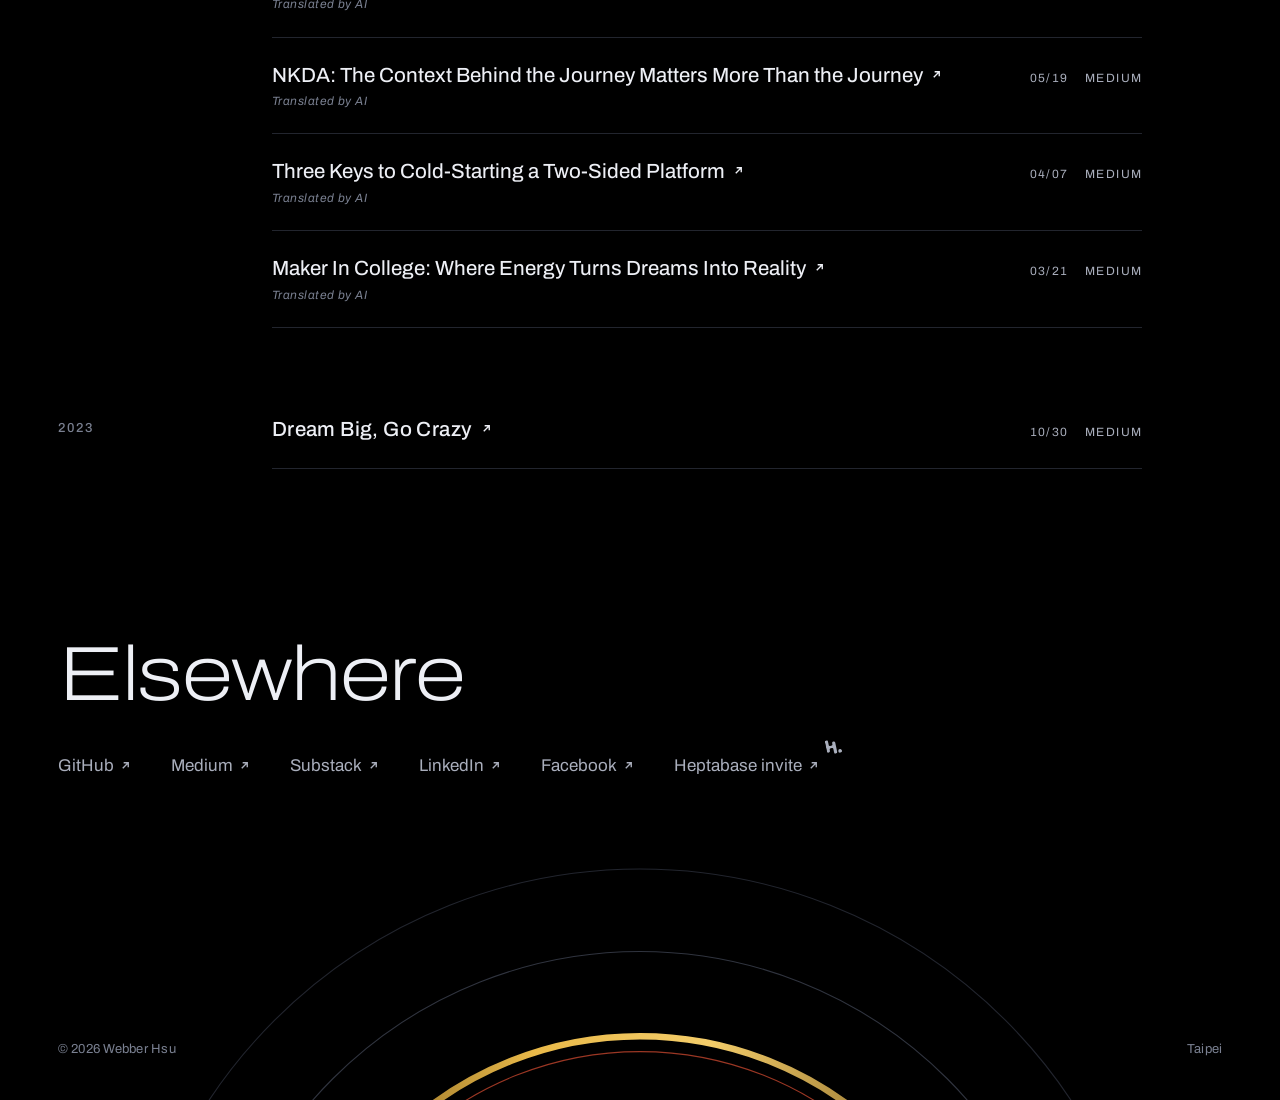
==== commit 6d98dfd6: "Match section names, add link previews, 404 page and small fixes - Section headings use Build / Thin" ====
--- a/blog.html
+++ b/blog.html
@@ -7,9 +7,21 @@
 <meta name="description" content="Everything Webber Hsu (徐偉博) has published on Medium and Substack.">
 <meta name="theme-color" content="#000000">
 <link rel="icon" href="favicon.svg" type="image/svg+xml">
+<link rel="canonical" href="https://tsuwebber.github.io/blog.html">
+<link rel="apple-touch-icon" href="apple-touch-icon.png">
+<meta property="og:type" content="website">
+<meta property="og:site_name" content="Webber Hsu">
+<meta property="og:url" content="https://tsuwebber.github.io/blog.html">
+<meta property="og:title" content="Blog · Webber Hsu 徐偉博">
+<meta property="og:description" content="Everything Webber Hsu (徐偉博) has published on Medium and Substack.">
+<meta property="og:image" content="https://tsuwebber.github.io/og.png">
+<meta property="og:image:width" content="1200">
+<meta property="og:image:height" content="630">
+<meta property="og:image:alt" content="Webber Hsu 徐偉博 — I build, write and wander to build a deeper understanding of the world.">
+<meta name="twitter:card" content="summary_large_image">
 <link rel="preconnect" href="https://fonts.googleapis.com">
 <link rel="preconnect" href="https://fonts.gstatic.com" crossorigin>
-<link rel="stylesheet" href="https://fonts.googleapis.com/css2?family=Archivo:wdth,wght@62..125,100..800&family=Noto+Sans+TC:wght@200;300;400;500;700&display=swap">
+<link rel="stylesheet" href="https://fonts.googleapis.com/css2?family=Archivo:wdth,wght@62..125,100..800&family=Noto+Sans+TC:wght@200;300;400;500&display=swap">
 <link rel="stylesheet" href="styles.css">
 </head>
 <body class="page-blog">
--- a/styles.css
+++ b/styles.css
@@ -523,3 +523,23 @@
 /* "Translated by AI" sits on its own line under the title it describes. */
 .post-title .ai-tag { display: block; margin-top: 4px; font-size: 12px; font-weight: 400; letter-spacing: .04em; color: var(--ink-3); }
 .panel .entry-meta .ai-tag { flex-basis: 100%; }
+
+/* ---------- Heptabase invite: the Heptabase mark floats at the link's top-right ---------- */
+.ext a.ext-invite { position: relative; padding-right: 10px; }
+.ext a .invite-logo {
+  position: absolute; right: -12px; top: -13px; width: 15px; height: 15px;
+  fill: var(--ink-2); stroke: none;
+  transform: rotate(-12deg);
+  transition: fill .3s var(--ease-out), transform .5s cubic-bezier(.34, 1.56, .64, 1);
+}
+@media (prefers-reduced-motion: no-preference) {
+  .ext a .invite-logo { animation: invite-float 4.5s ease-in-out infinite; }
+}
+@keyframes invite-float { 0%, 100% { translate: 0 0; } 50% { translate: 1px -3px; } }
+.ext a.ext-invite:hover, .ext a.ext-invite:focus-visible { color: var(--gold); }
+.ext a.ext-invite:hover .invite-logo, .ext a.ext-invite:focus-visible .invite-logo {
+  fill: var(--gold); transform: translate(3px, -5px) rotate(14deg) scale(1.3); animation-play-state: paused;
+}
+
+/* Blog metadata (date, source) reads at full contrast at 12px. */
+.post-meta { color: var(--ink-2); }
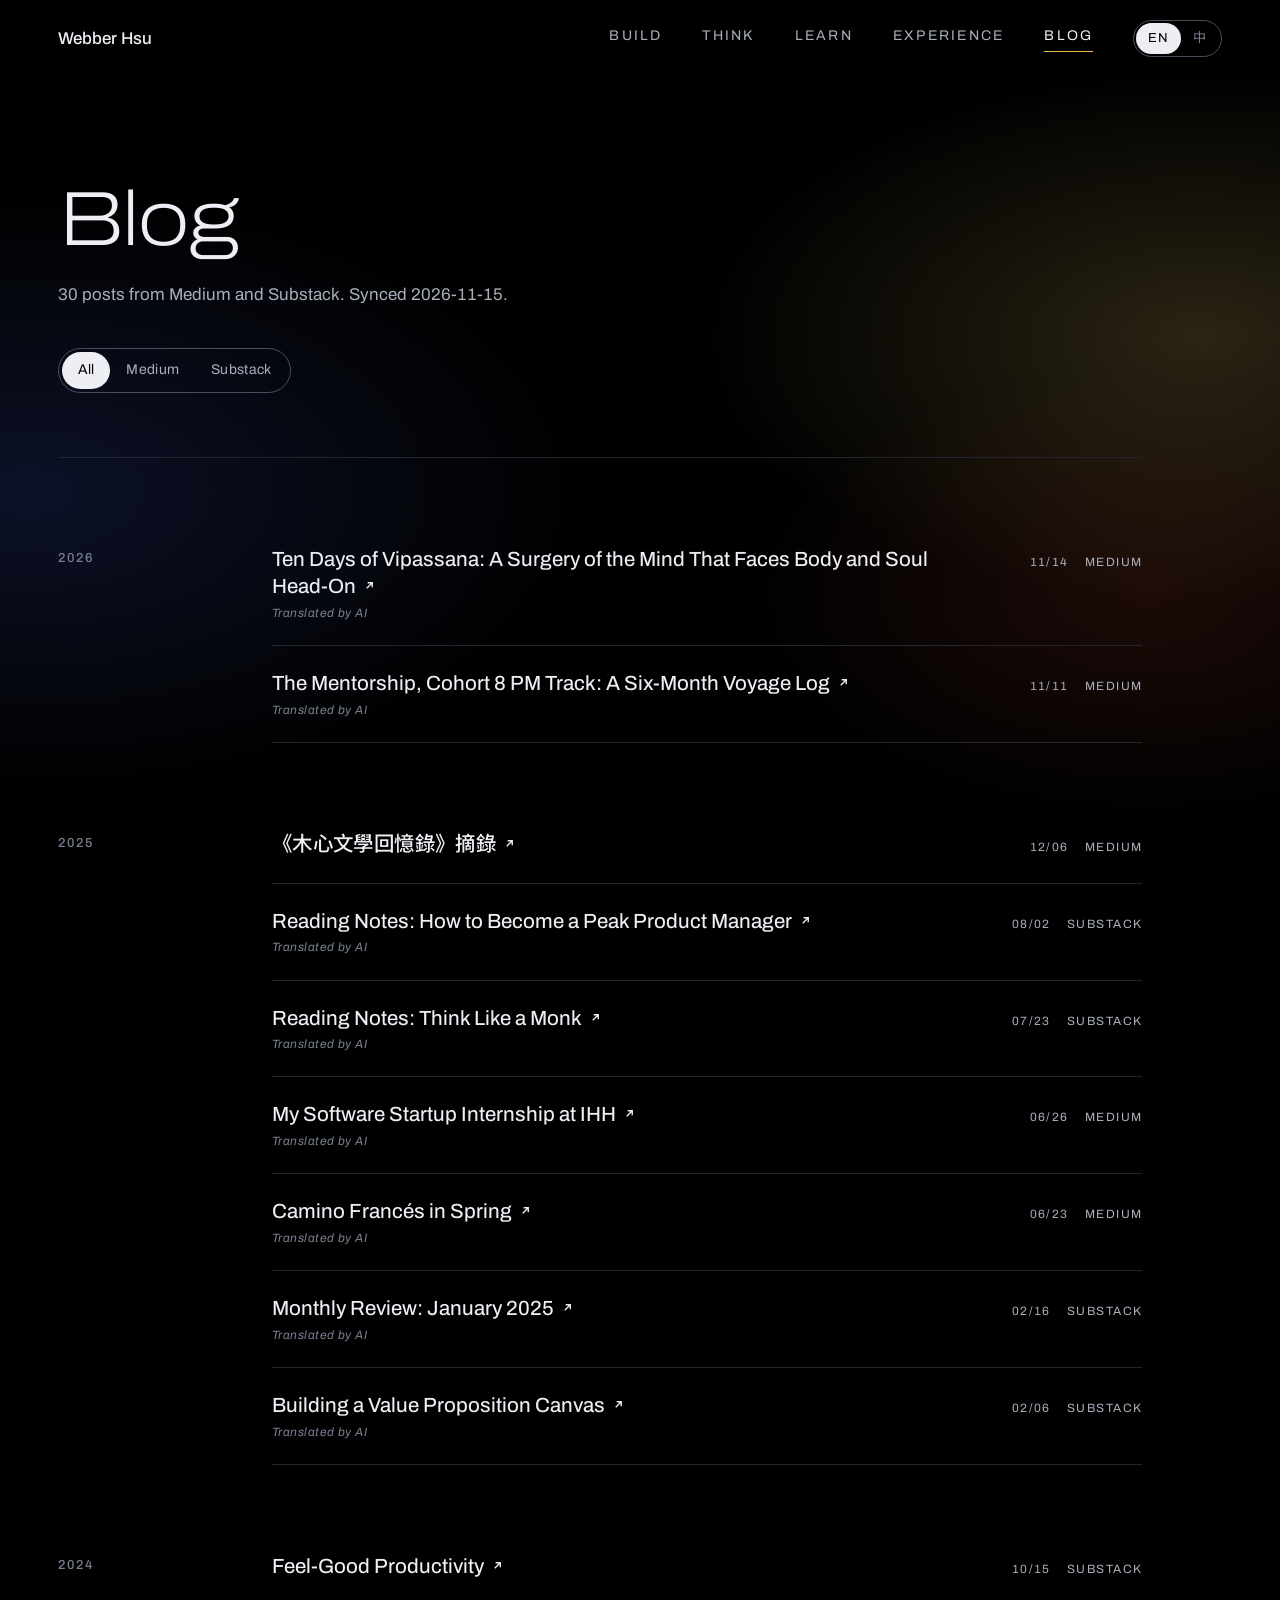
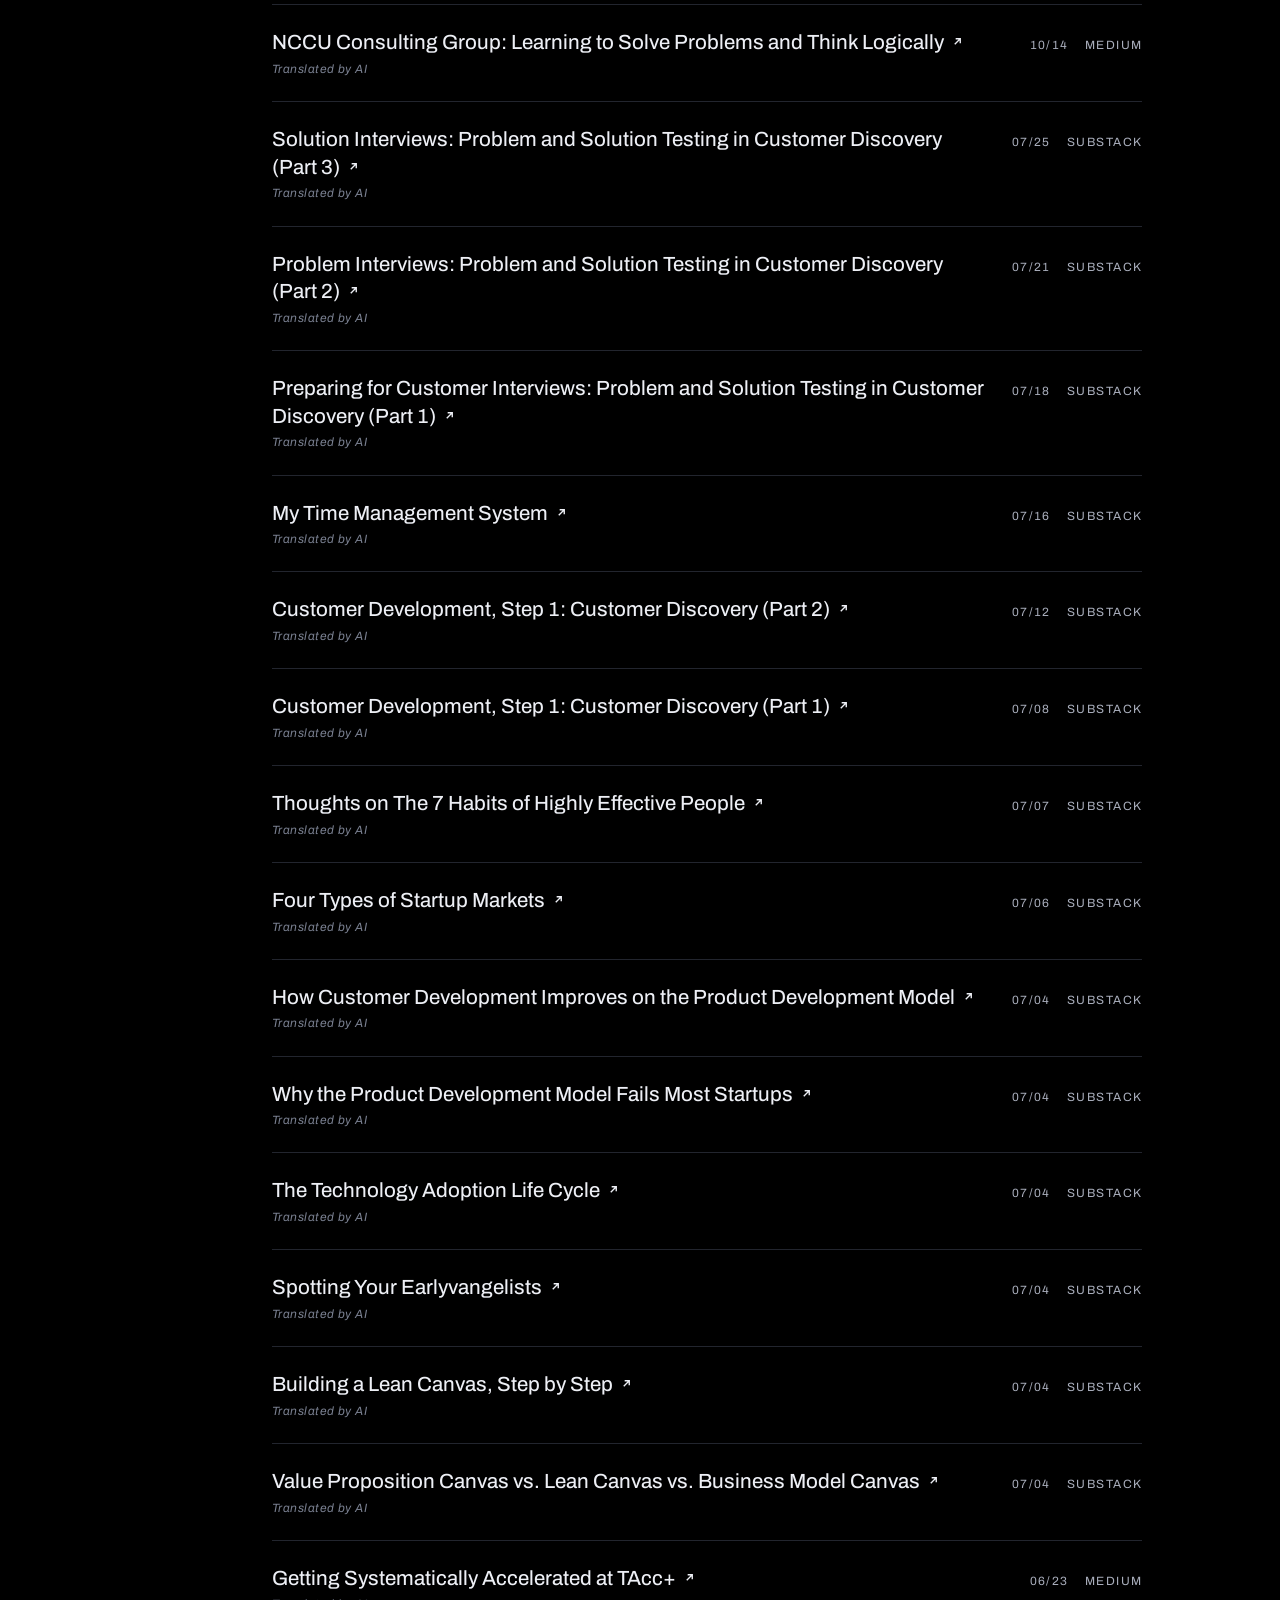
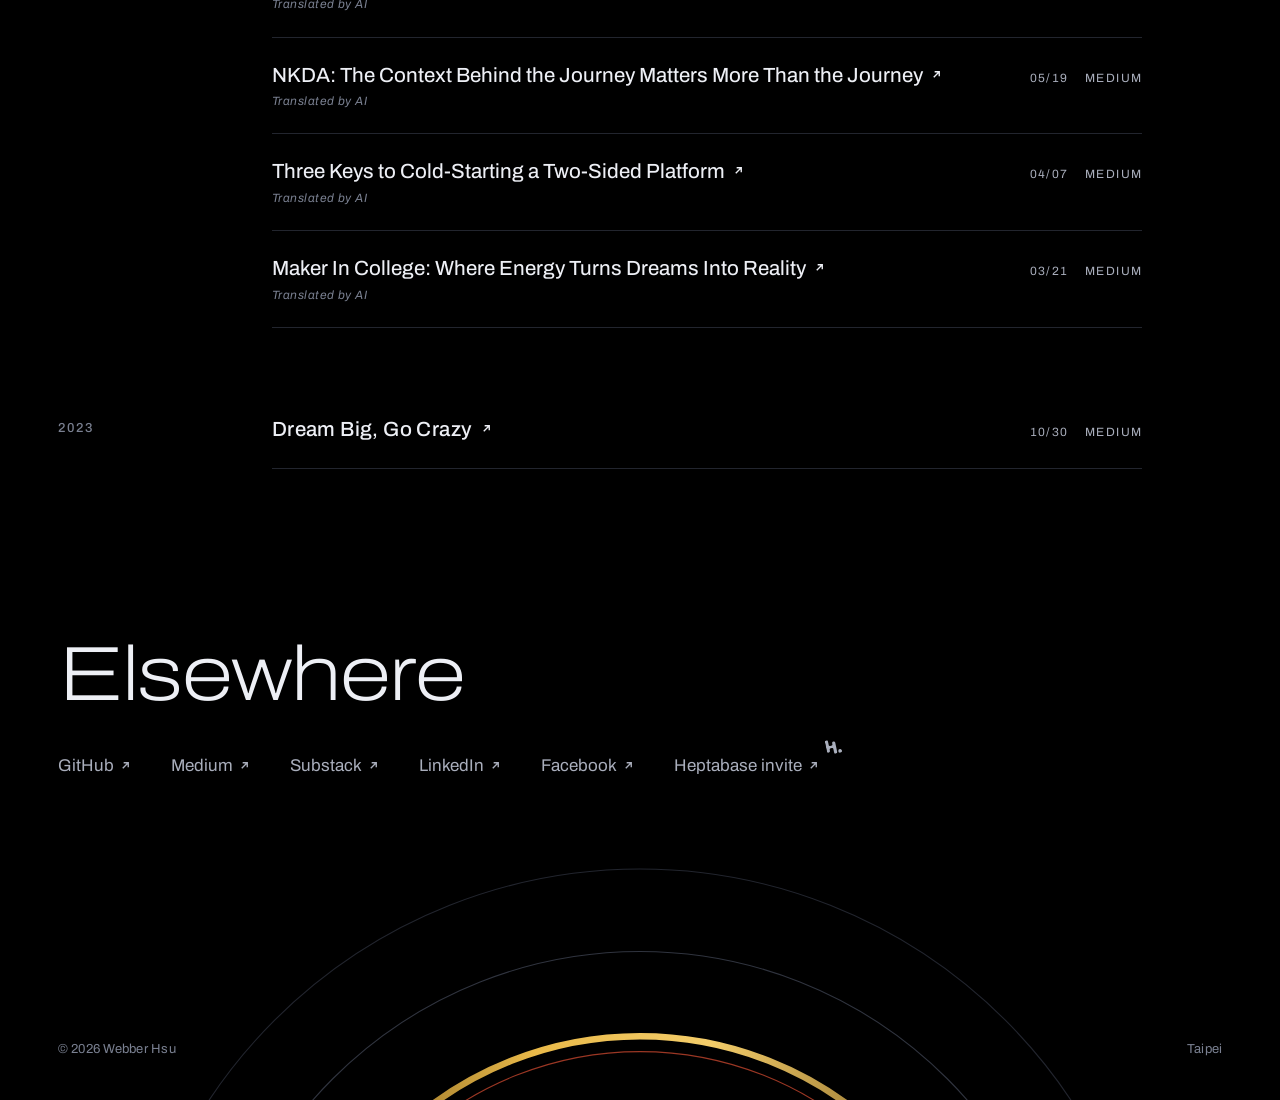
==== commit 8be6d8c1: "Mobile: hamburger menu, phone timeline list, tap targets, tighter spacing Co-Authored-By: Claude Opu" ====
--- a/blog.html
+++ b/blog.html
@@ -29,7 +29,7 @@
 
 <header class="bar">
   <a class="wordmark" href="index.html" data-i18n="wordmark">Webber Hsu</a>
-  <nav aria-label="Primary">
+  <nav id="primary-nav" aria-label="Primary">
     <a href="index.html#build" data-i18n="nav.build">Build</a>
     <a href="index.html#think" data-i18n="nav.think">Think</a>
     <a href="index.html#learn" data-i18n="nav.learn">Learn</a>
@@ -40,6 +40,7 @@
     <button type="button" data-lang="en" aria-pressed="true">EN</button>
     <button type="button" data-lang="zh" aria-pressed="false">中</button>
   </div>
+  <button type="button" class="menu-btn" data-menu aria-expanded="false" aria-controls="primary-nav" aria-label="Open menu"><span></span><span></span></button>
 </header>
 
 <main id="top" class="blog">
@@ -76,6 +77,7 @@
 </footer>
 
 <script src="content.js"></script>
+<script src="menu.js"></script>
 <script src="blog.js"></script>
 </body>
 </html>
--- a/styles.css
+++ b/styles.css
@@ -334,19 +334,22 @@
   position: absolute; left: 50%; width: 22px; height: 22px;
   fill: none; stroke: var(--ink-3); stroke-width: 1.5; stroke-linecap: round; stroke-linejoin: round;
   transform: translateX(calc(-50% + var(--x, 0px))) rotate(var(--tilt, 0deg));
-  transition: stroke .35s var(--ease-out), transform .45s var(--ease-out);
   pointer-events: none;
 }
 .tag-icon[data-at="above"] { bottom: calc(100% + 10px); }
 .tag-icon[data-at="below"] { top: calc(100% + 10px); }
-.tags li:hover .tag-icon { stroke: var(--gold); transform: translateX(calc(-50% + var(--x, 0px))) rotate(0deg) scale(1.15); }
+/* The icons are decoration, not buttons: no hover change. Each one drifts on its own slow loop,
+   with a different length and start, so they never move in step. */
 @media (prefers-reduced-motion: no-preference) {
-  .tag-icon { animation: tag-bob 6s ease-in-out infinite; animation-delay: calc(var(--i, 0) * -1.3s); }
-  .tags li:hover .tag-icon { animation-play-state: paused; }
-}
-@keyframes tag-bob {
-  0%, 100% { translate: 0 0; }
-  50% { translate: 0 -3px; }
+  .tag-icon {
+    animation: tag-float calc(7s + var(--i, 0) * 1.1s) ease-in-out infinite;
+    animation-delay: calc(var(--i, 0) * -2.3s);
+  }
+}
+@keyframes tag-float {
+  0%, 100% { translate: 0 0; rotate: 0deg; }
+  30% { translate: 2px -7px; rotate: 5deg; }
+  65% { translate: -2px -3px; rotate: -4deg; }
 }
 @media (max-width: 560px) {
   .hero .tags { row-gap: 56px; column-gap: 26px; }
@@ -495,6 +498,7 @@
 .tl-node.is-main { r: 6; }
 .tl-node.is-main { fill: var(--ink); stroke: none; }
 .tl-node.is-main.is-now { fill: var(--gold); }
+.tl-node.is-now:not(.is-main) { fill: var(--gold); stroke: none; }
 
 .tl { position: absolute; padding-right: var(--s3); }
 .tl-when {
@@ -509,6 +513,17 @@
 html[lang="zh-Hant"] .tl-title { font-weight: 500; letter-spacing: .02em; }
 html[lang="zh-Hant"] .tl-main .tl-title { font-weight: 400; font-stretch: 100%; font-variation-settings: normal; }
 .tl-org { margin-top: 3px; font-size: 14px; color: var(--ink-2); }
+/* Interests carry a small line icon after the title, drawn like the hero hashtag icons and floating the same way. */
+.tl-icon {
+  display: inline-block; width: 24px; height: 24px; margin-left: 8px; vertical-align: -4px;
+  fill: none; stroke: var(--ink-2); stroke-width: 1.4; stroke-linecap: round; stroke-linejoin: round;
+}
+@media (prefers-reduced-motion: no-preference) {
+  .tl-icon { animation: tag-float calc(7s + var(--i, 0) * 1.1s) ease-in-out infinite; animation-delay: calc(var(--i, 0) * -2.3s); }
+}
+/* Awards: a footnote on the side line, not a card. */
+.tl-mini { margin-top: 6px; font-size: 15px; line-height: 1.4; color: var(--ink-2); max-width: 200px; }
+.tl-node.is-mini { stroke: var(--ink-3); stroke-width: 1; }
 .tl-note { margin-top: 6px; font-size: 14px; color: var(--ink-2); line-height: 1.5; }
 .tl-link { display: inline-flex; gap: 6px; align-items: center; margin-top: 6px; font-size: 13px; color: var(--ink-3); text-decoration: none; }
 .tl-link:hover { color: var(--gold); }
@@ -517,8 +532,22 @@
   .exp-stage { padding-top: 0; height: auto; }
   .tl-viewport { position: static; overflow-x: auto; scrollbar-width: none; -webkit-overflow-scrolling: touch; }
   .tl-viewport::-webkit-scrollbar { display: none; }
-  .tl-main .tl-note { display: none; }
-}
+}
+/* Phones: the timeline becomes one vertical list, newest first, on a single rail.
+   Node style still says which line an entry belongs to: solid for education and work,
+   hollow for projects, small for awards, gold for what is still going on. */
+.timeline.is-list { position: relative; padding-left: 26px; transform: none !important; }
+.timeline.is-list::before { content: ""; position: absolute; left: 5px; top: 8px; bottom: 8px; width: 1.5px; background: var(--ring-1); }
+.is-list .tl { position: relative; left: auto; top: auto; width: auto; padding: 0 0 var(--s4); }
+.is-list .tl::before {
+  content: ""; position: absolute; left: -26px; top: 4px; width: 9px; height: 9px; border-radius: 50%;
+  background: var(--void); border: 1.5px solid var(--ink-3); box-sizing: border-box;
+}
+.is-list .tl-main::before { width: 12px; height: 12px; left: -27.5px; top: 2px; background: var(--ink); border: 0; }
+.is-list .tl.is-award::before { width: 7px; height: 7px; left: -25px; top: 5px; border-width: 1px; }
+.is-list .tl[data-now]::before { background: var(--gold); border-color: var(--gold); }
+.is-list .tl-main .tl-title { font-size: 1.45rem; }
+.is-list .tl-mini { max-width: none; }
 
 /* "Translated by AI" sits on its own line under the title it describes. */
 .post-title .ai-tag { display: block; margin-top: 4px; font-size: 12px; font-weight: 400; letter-spacing: .04em; color: var(--ink-3); }
@@ -543,3 +572,115 @@
 
 /* Blog metadata (date, source) reads at full contrast at 12px. */
 .post-meta { color: var(--ink-2); }
+
+/* ---------- Small screens ---------- */
+/* The name stays on one line: it scales with the screen instead of wrapping. */
+@media (max-width: 560px) {
+  .hero .name-en { font-size: min(3.6rem, calc((100vw - 2 * var(--gutter)) / 6.6)); white-space: nowrap; }
+  /* Footer links in two even columns with room to tap. */
+  .ext-foot { display: grid; grid-template-columns: 1fr 1fr; gap: 0 var(--s3); }
+  .ext-foot a { padding-block: 10px; }
+  .ext-foot li:has(.ext-invite) { grid-column: 1 / -1; }   /* the invite gets its own row so it never wraps */
+  .ext-foot a { white-space: nowrap; }
+}
+.motto { text-wrap: balance; }
+html[lang="zh-Hant"] .motto { word-break: keep-all; }   /* Chinese breaks at the commas, not mid-word */
+/* The narrowest phones: the five nav links tighten so Blog stays on screen. */
+@media (max-width: 359px) {
+  .bar nav { gap: 12px; font-size: 11px; letter-spacing: .06em; }
+}
+
+/* ---------- Phones and tablets (960px and below) ---------- */
+/* Header: one row. The links fold into a menu button that opens a full-height list under the bar. */
+.menu-btn { display: none; }
+@media (max-width: 960px) {
+  .bar { flex-wrap: nowrap; padding-block: 14px; gap: var(--s2); }
+  .menu-btn {
+    display: grid; place-content: center; gap: 6px; width: 44px; height: 44px; margin-right: -10px;
+    background: none; border: 0; cursor: pointer; padding: 0;
+  }
+  .menu-btn span { display: block; width: 22px; height: 1.5px; background: var(--ink); border-radius: 2px; transition: transform .35s var(--ease-out); }
+  .bar.is-open .menu-btn span:first-child { transform: translateY(3.75px) rotate(45deg); }
+  .bar.is-open .menu-btn span:last-child { transform: translateY(-3.75px) rotate(-45deg); }
+  .bar nav, .bar nav a { all: unset; }
+  .bar nav {
+    position: absolute; top: 100%; left: 0; right: 0; height: calc(100dvh - var(--bar-h));
+    display: flex; flex-direction: column; gap: 4px; padding: var(--s4) var(--gutter);
+    background: rgba(0, 0, 0, .97); -webkit-backdrop-filter: blur(18px); backdrop-filter: blur(18px);
+    border-top: 1px solid var(--ring-3); box-sizing: border-box;
+    opacity: 0; visibility: hidden; transform: translateY(-8px);
+    transition: opacity .3s var(--ease-out), transform .3s var(--ease-out), visibility 0s .3s;
+    text-transform: none; letter-spacing: 0;
+  }
+  .bar.is-open nav { opacity: 1; visibility: visible; transform: none; transition: opacity .3s var(--ease-out), transform .3s var(--ease-out); }
+  .bar nav a {
+    display: block; padding: 12px 0; cursor: pointer; color: var(--ink);
+    font-size: clamp(2rem, 9vw, 2.75rem); font-weight: 200; font-stretch: 125%; font-variation-settings: "wdth" 125; letter-spacing: -.02em; line-height: 1.1;
+  }
+  html[lang="zh-Hant"] .bar nav a { font-weight: 300; letter-spacing: .08em; font-stretch: 100%; font-variation-settings: normal; }
+  .bar nav a.is-current { color: var(--gold); }
+  .bar nav a.is-current::after { display: none; }
+  .bar nav a:focus-visible { outline: 1px solid var(--gold); outline-offset: 4px; }
+  .bar.is-open { background: rgba(0, 0, 0, .94); border-bottom-color: var(--ring-3); }
+  html.menu-open { overflow: hidden; }
+  .hero { padding-top: 96px; }
+}
+
+/* Phones and tablets: no dial at all; each part's big heading says where you are.
+   Spacing tightens so the three parts, the timeline and the footer read as one short scroll. */
+@media (max-width: 960px) {
+  .dial-wrap { display: none; }
+  .hub-grid { display: block; }
+  .hub { padding-top: var(--s5); }
+  .cat { scroll-margin-top: 16px; }
+  .cat + .cat { margin-top: var(--s5); }
+  .panel-h { font-size: clamp(2.4rem, 11vw, 3.4rem); }
+  .panel-head { padding-bottom: var(--s2); }
+  .panel .work { padding: var(--s3) 0; }
+  .panel .work-summary { margin-top: var(--s1); }
+  .panel .entry { padding: 16px 0; }
+  .panel-more { margin-top: var(--s3); }
+  .exp { padding-top: var(--s5); }
+  .is-list .tl { padding-bottom: var(--s3); }
+  .foot { padding-top: var(--s5); }
+}
+
+/* ---------- Mobile review fixes ---------- */
+/* The link arrow travels with the last word of its title. */
+.nowrap { white-space: nowrap; }
+
+/* Story links read at 14px in Dust, not 13px in the dimmest grey. */
+.tl-link { font-size: 14px; color: var(--ink-2); }
+
+/* Tap areas reach 44px on touch screens; what you see stays the same size. */
+@media (pointer: coarse) {
+  .lang button { position: relative; }
+  .lang button::after { content: ""; position: absolute; inset: -7px 0; }
+  .work-links a, .panel-more, .tl-link { padding-block: 10px; margin-block: -10px; }
+  .panel .entry a, .post a { padding-block: 4px; }
+  .blog-filter button { min-height: 44px; }
+}
+/* Touch screens have no hover: a tapped title must not stay gold. */
+@media (hover: none) {
+  .panel .entry a:hover, .post a:hover .post-title { color: inherit; }
+  .tl-link:hover, .panel-more:hover { color: var(--ink-2); }
+  .work-links a:hover { color: inherit; }
+}
+
+/* Chinese hashtags break 3 + 2 on phones, never 4 + 1. */
+@media (max-width: 560px) {
+  html[lang="zh-Hant"] .hero .tags { max-width: 230px; margin-inline: auto; }
+}
+
+/* Phones: the folded part of the timeline (projects, awards, interests). */
+.tl-more { list-style: none; }
+.tl-more summary {
+  display: inline-flex; align-items: center; gap: 10px; min-height: 44px; cursor: pointer;
+  font-size: 14px; letter-spacing: .04em; color: var(--ink-2); list-style: none;
+}
+.tl-more summary::-webkit-details-marker { display: none; }
+.tl-more summary::before { content: "+"; display: grid; place-items: center; width: 22px; height: 22px; border: 1px solid var(--ring-1); border-radius: 50%; font-size: 15px; line-height: 1; margin-left: -31px; margin-right: -2px; background: var(--void); color: var(--ink); }
+.tl-more details[open] summary::before { content: "−"; }
+.tl-more summary:focus-visible { outline: 1px solid var(--gold); outline-offset: 4px; }
+.tl-more .timeline.is-list { padding-left: 0; margin-top: var(--s2); }
+.tl-more .timeline.is-list::before { display: none; }
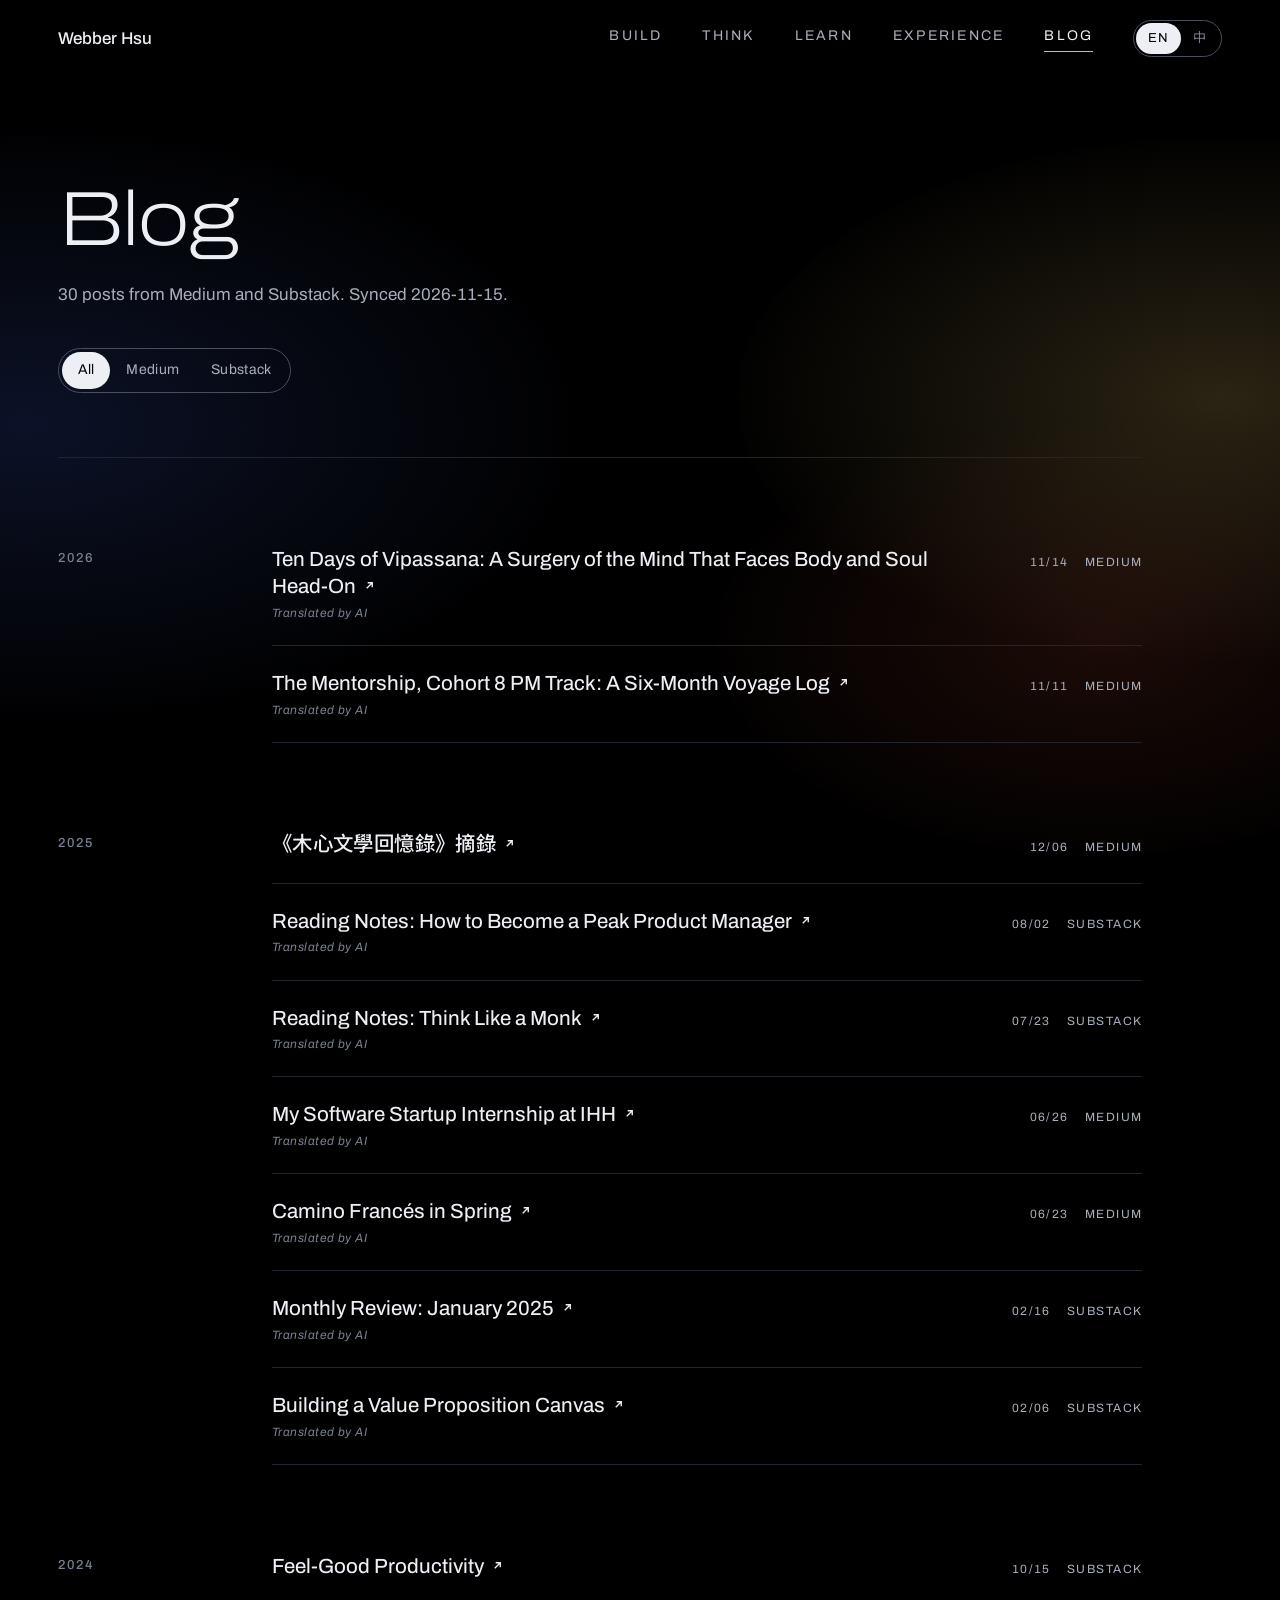
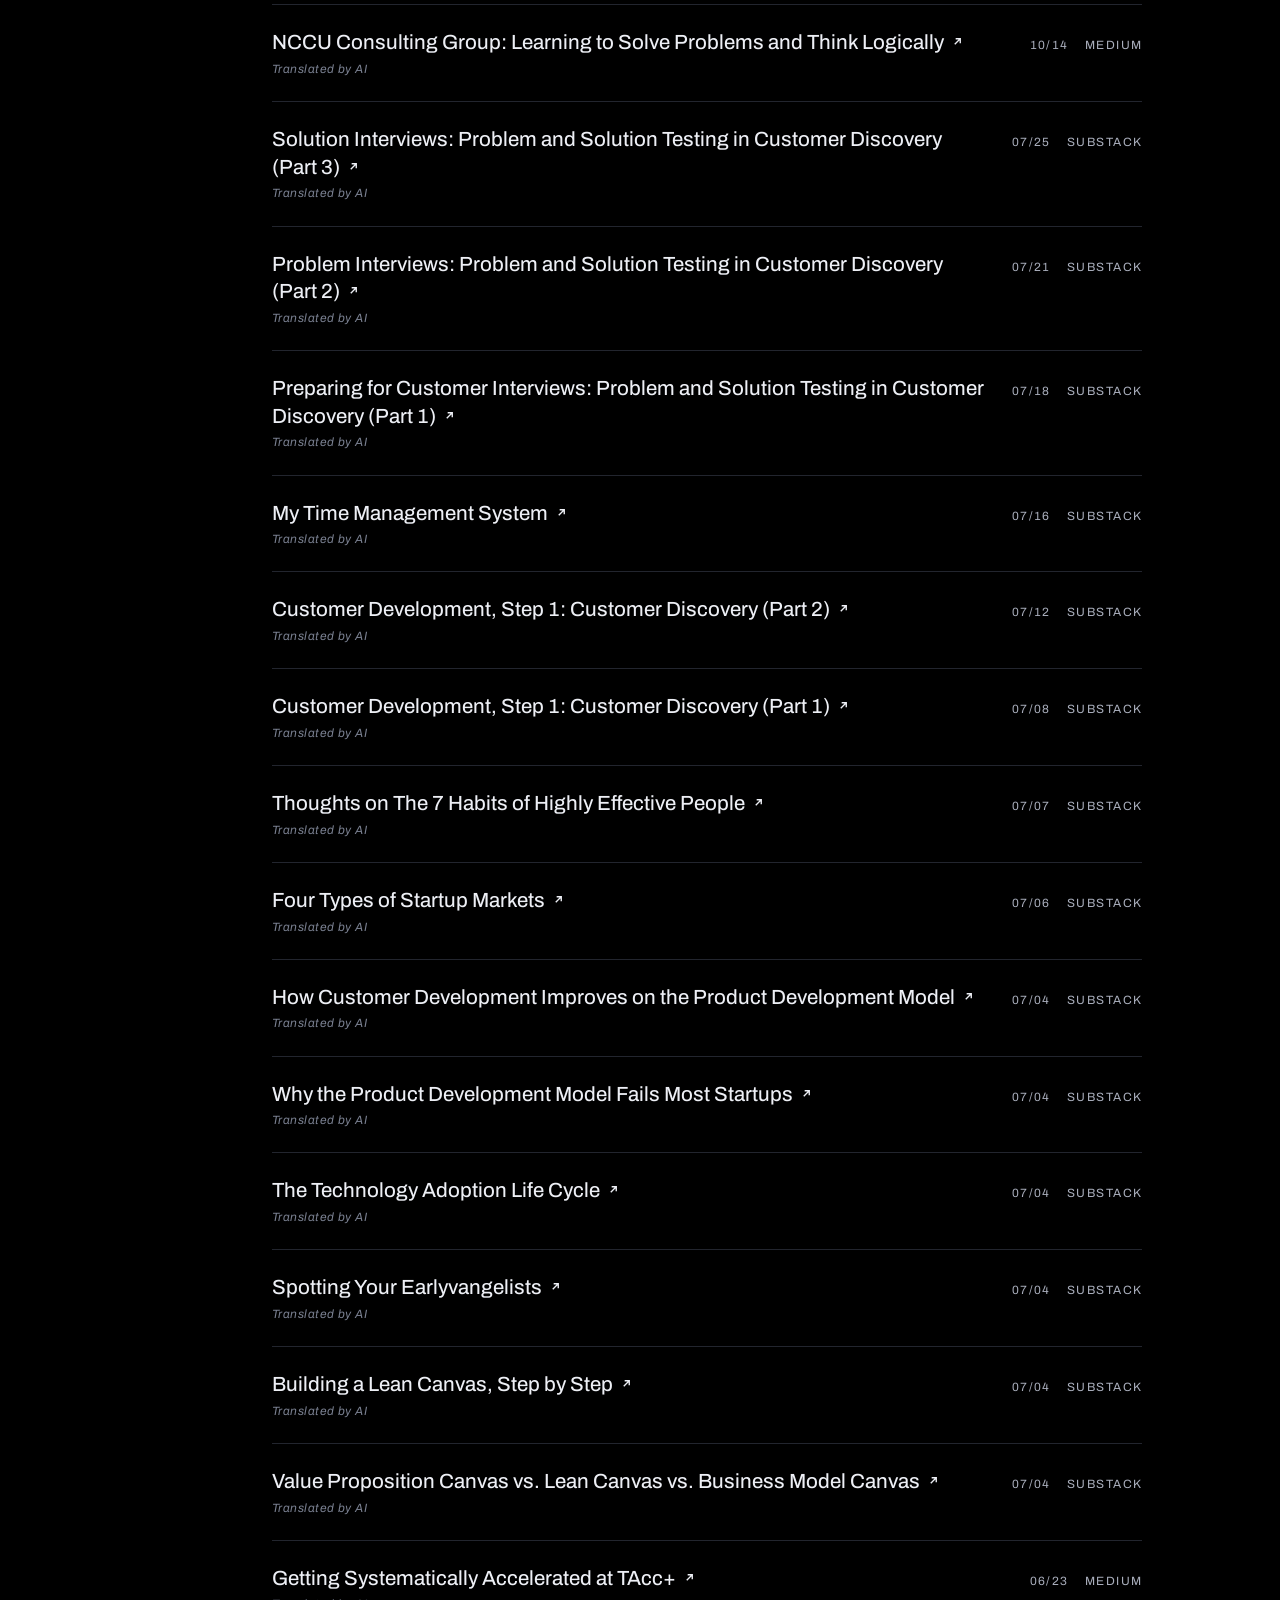
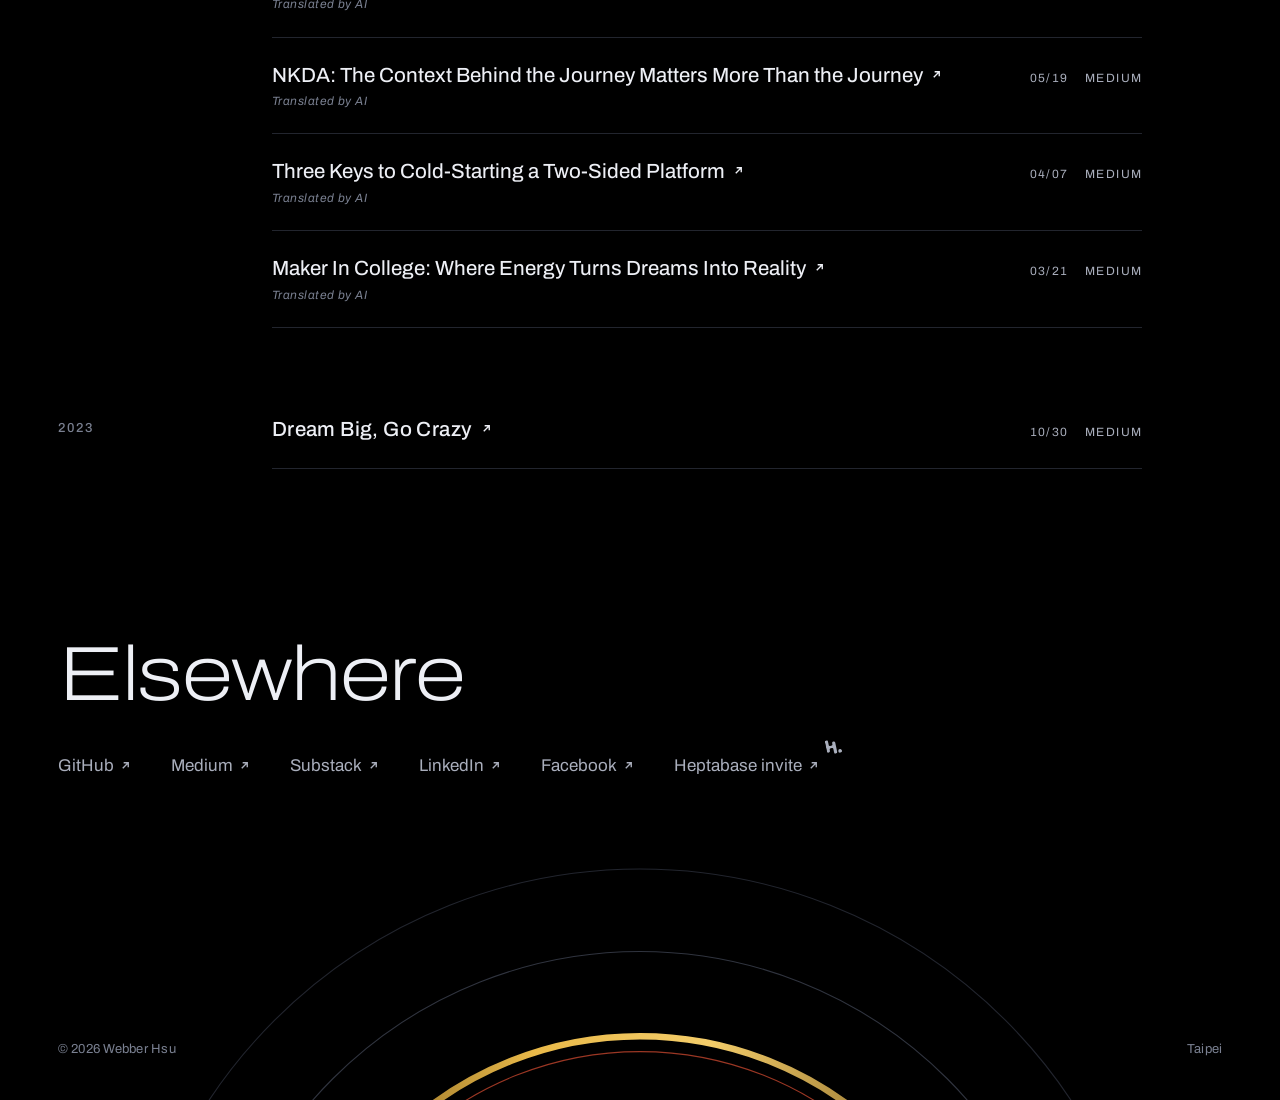
==== commit 1918f041: "Phone menu: Home group, Blog set apart, outside links Co-Authored-By: Claude Opus 5.5 <noreply@anthr" ====
--- a/blog.html
+++ b/blog.html
@@ -30,11 +30,13 @@
 <header class="bar">
   <a class="wordmark" href="index.html" data-i18n="wordmark">Webber Hsu</a>
   <nav id="primary-nav" aria-label="Primary">
+    <span class="menu-label" data-menu-label aria-hidden="true"></span>
     <a href="index.html#build" data-i18n="nav.build">Build</a>
     <a href="index.html#think" data-i18n="nav.think">Think</a>
     <a href="index.html#learn" data-i18n="nav.learn">Learn</a>
     <a href="index.html#experience" data-i18n="nav.exp">Experience</a>
     <a href="blog.html" class="is-current" aria-current="page" data-i18n="nav.blog">Blog</a>
+    <div class="menu-ext" data-menu-ext></div>
   </nav>
   <div class="lang" role="group" aria-label="Language">
     <button type="button" data-lang="en" aria-pressed="true">EN</button>
--- a/styles.css
+++ b/styles.css
@@ -684,3 +684,29 @@
 .tl-more summary:focus-visible { outline: 1px solid var(--gold); outline-offset: 4px; }
 .tl-more .timeline.is-list { padding-left: 0; margin-top: var(--s2); }
 .tl-more .timeline.is-list::before { display: none; }
+
+/* ---------- Menu, two levels (960px and below) ----------
+   Top: "Home" and the four places on the homepage, at a modest size.
+   Then Blog, the one link that changes page, large and set apart.
+   Bottom: the outside links, small, so contact is one tap away. */
+.menu-label, .menu-ext { display: none; }
+@media (max-width: 960px) {
+  .bar nav .menu-label {
+    display: block; margin-bottom: 4px; font-size: 11px; letter-spacing: .18em; text-transform: uppercase; color: var(--ink-3);
+  }
+  .bar nav a { font-size: clamp(1.6rem, 7vw, 2rem); padding: 9px 0; }
+  .bar nav a[href$="blog.html"] {
+    margin-top: var(--s3); padding-top: var(--s3); border-top: 1px solid var(--ring-3);
+    font-size: clamp(2.2rem, 10vw, 2.9rem);
+  }
+  .bar nav .menu-ext {
+    display: grid; grid-template-columns: 1fr 1fr; gap: 0 var(--s3); margin-top: auto; padding-top: var(--s4);
+  }
+  .bar nav .menu-ext a {
+    display: inline-flex; align-items: center; gap: 6px; padding: 12px 0; min-height: 44px; box-sizing: border-box;
+    font-size: 15px; font-weight: 400; font-stretch: 100%; font-variation-settings: normal; letter-spacing: .01em; color: var(--ink-2);
+  }
+  html[lang="zh-Hant"] .bar nav .menu-ext a { font-weight: 400; letter-spacing: .01em; }
+  .bar nav .menu-ext a svg { width: 11px; height: 11px; fill: none; stroke: currentColor; stroke-width: 1.5; }
+  .bar nav { padding-bottom: calc(var(--s4) + env(safe-area-inset-bottom, 0px)); }
+}
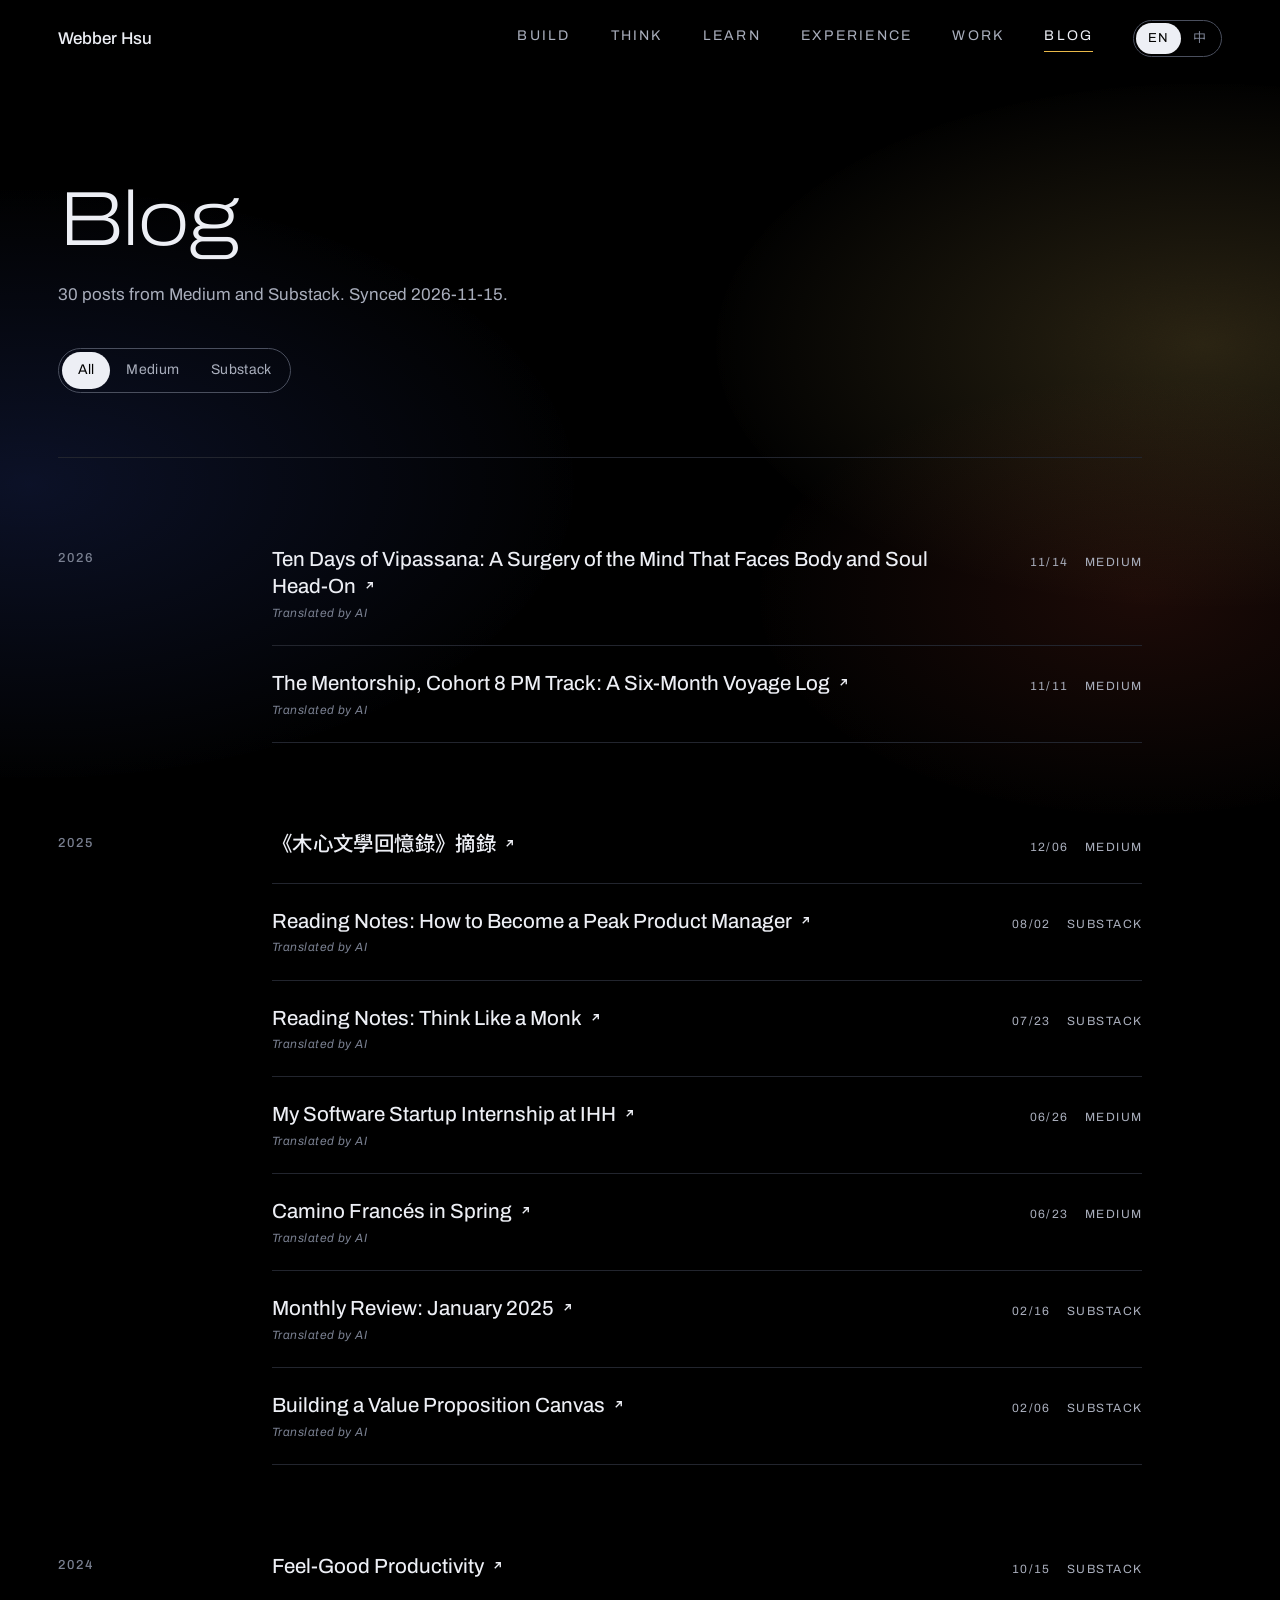
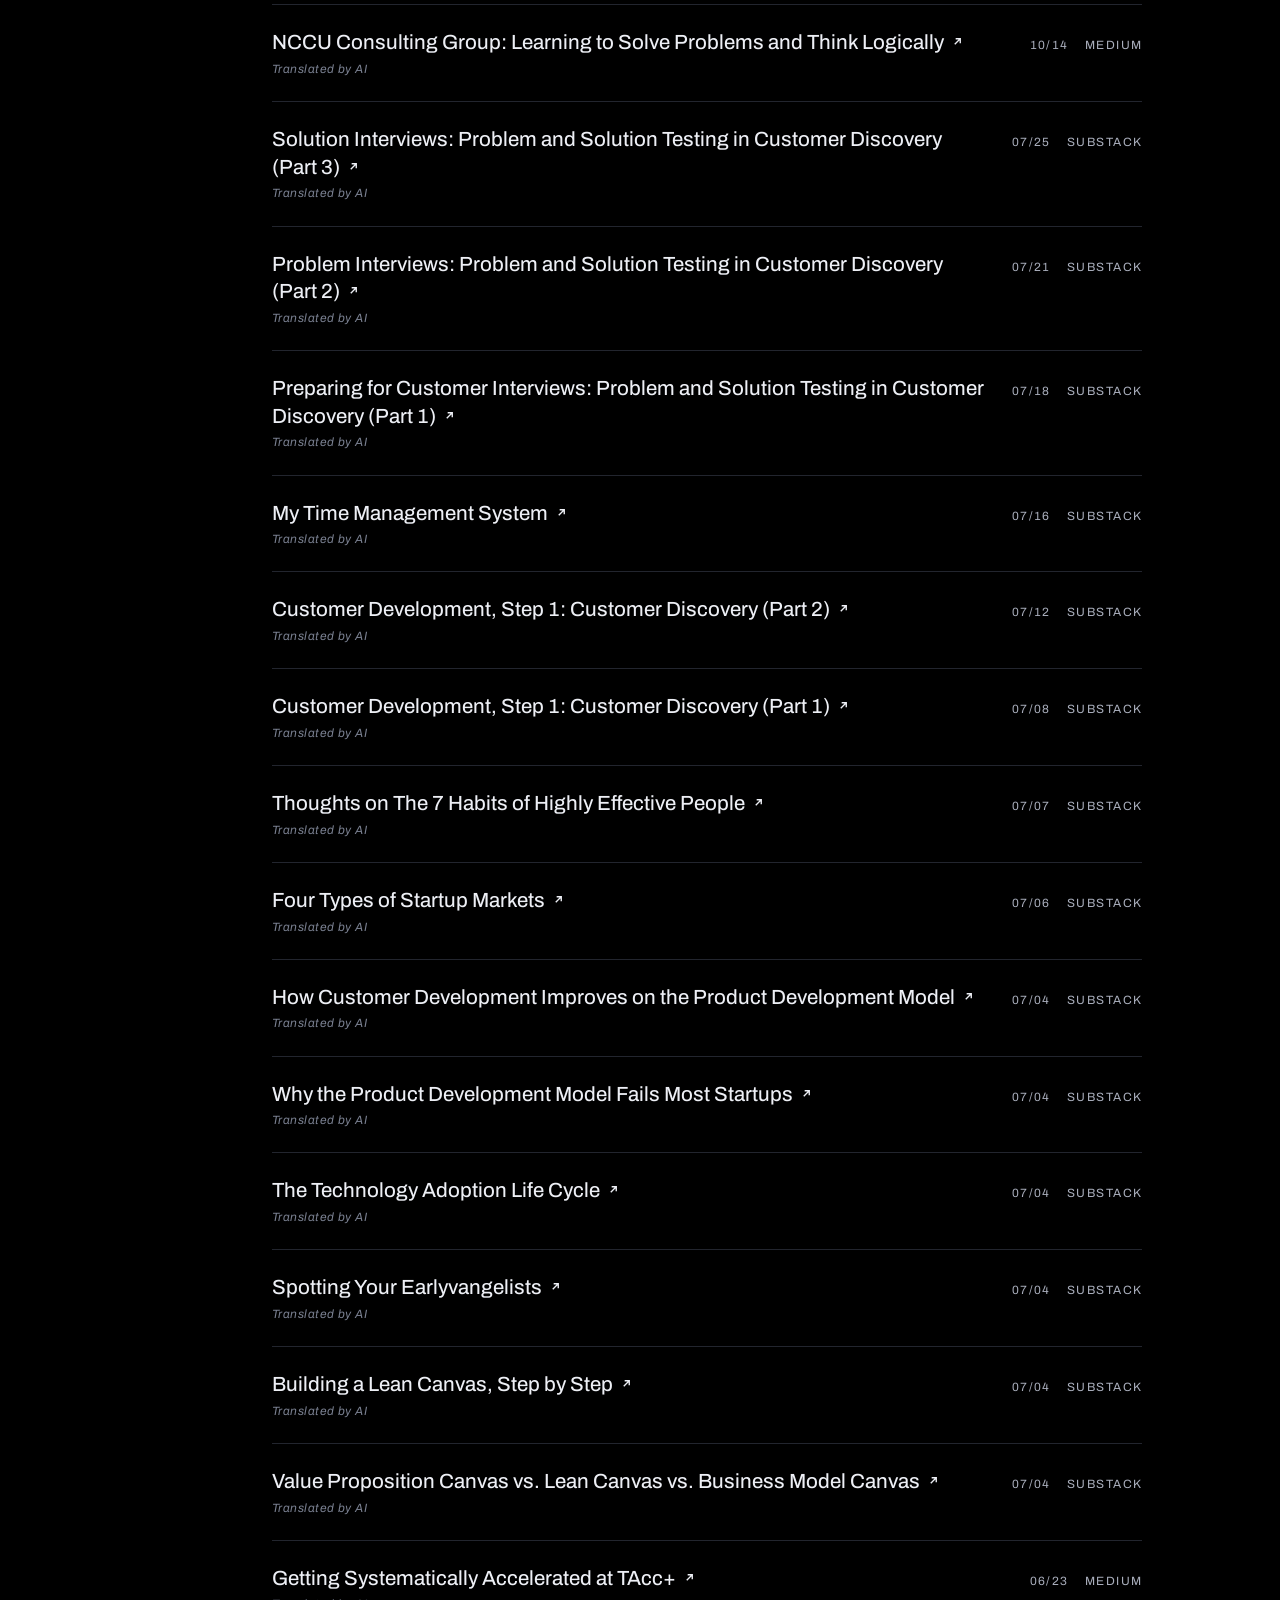
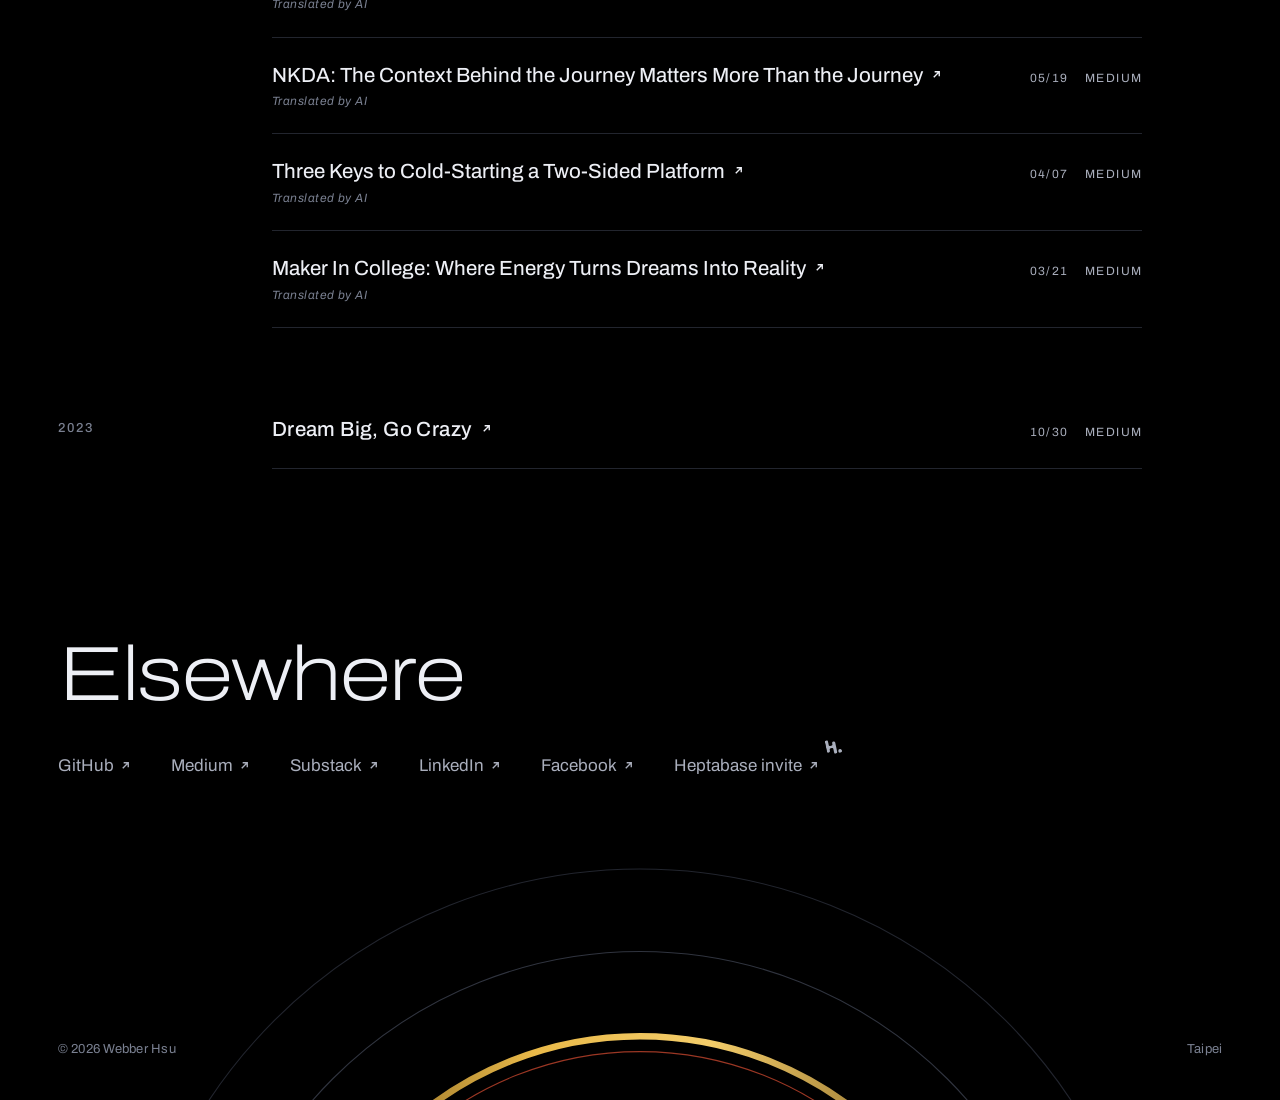
==== commit 26cd1b82: "Add a Work page: side projects and past projects Co-Authored-By: Claude Opus 5.5 <noreply@anthropic." ====
--- a/blog.html
+++ b/blog.html
@@ -35,7 +35,8 @@
     <a href="index.html#think" data-i18n="nav.think">Think</a>
     <a href="index.html#learn" data-i18n="nav.learn">Learn</a>
     <a href="index.html#experience" data-i18n="nav.exp">Experience</a>
-    <a href="blog.html" class="is-current" aria-current="page" data-i18n="nav.blog">Blog</a>
+    <a href="works.html" class="nav-page" data-i18n="nav.work">Work</a>
+    <a href="blog.html" class="nav-page is-current" aria-current="page" data-i18n="nav.blog">Blog</a>
     <div class="menu-ext" data-menu-ext></div>
   </nav>
   <div class="lang" role="group" aria-label="Language">
--- a/styles.css
+++ b/styles.css
@@ -695,10 +695,9 @@
     display: block; margin-bottom: 4px; font-size: 11px; letter-spacing: .18em; text-transform: uppercase; color: var(--ink-3);
   }
   .bar nav a { font-size: clamp(1.6rem, 7vw, 2rem); padding: 9px 0; }
-  .bar nav a[href$="blog.html"] {
-    margin-top: var(--s3); padding-top: var(--s3); border-top: 1px solid var(--ring-3);
-    font-size: clamp(2.2rem, 10vw, 2.9rem);
-  }
+  /* Work and Blog change page: larger, set apart from the homepage places by a hairline. */
+  .bar nav a.nav-page { font-size: clamp(2.2rem, 10vw, 2.9rem); }
+  .bar nav a[href$="works.html"] { margin-top: var(--s3); padding-top: var(--s3); border-top: 1px solid var(--ring-3); }
   .bar nav .menu-ext {
     display: grid; grid-template-columns: 1fr 1fr; gap: 0 var(--s3); margin-top: auto; padding-top: var(--s4);
   }
@@ -710,3 +709,36 @@
   .bar nav .menu-ext a svg { width: 11px; height: 11px; fill: none; stroke: currentColor; stroke-width: 1.5; }
   .bar nav { padding-bottom: calc(var(--s4) + env(safe-area-inset-bottom, 0px)); }
 }
+
+/* ---------- Article preview on the timeline (mouse only) ----------
+   A small card with the post's cover follows the pointer over any entry that has a story. */
+.tl-peek {
+  position: fixed; left: 0; top: 0; z-index: 30; width: 280px; pointer-events: none;
+  border-radius: 8px; overflow: hidden; background: var(--void);
+  border: 1px solid var(--ring-2); box-shadow: 0 18px 50px rgba(0, 0, 0, .65), 0 0 0 1px rgba(233, 185, 73, .08);
+  opacity: 0; transition: opacity .2s var(--ease-out);
+}
+.tl-peek img { display: block; width: 100%; height: auto; scale: .96; rotate: -1.5deg; transition: scale .35s var(--ease-out), rotate .35s var(--ease-out); }
+.tl-peek.is-on { opacity: 1; }
+.tl-peek.is-on img { scale: 1; rotate: 0deg; }
+/* Hovering a card lights its story link, so the reader knows where the preview lives. */
+@media (hover: hover) and (pointer: fine) {
+  .tl[data-cover] .tl-link { transition: color .2s var(--ease-out); }
+  .tl[data-cover]:hover .tl-link { color: var(--ink); }
+  .tl[data-cover] .tl-link:hover { color: var(--gold); }
+}
+@media (prefers-reduced-motion: reduce) { .tl-peek img { scale: 1; rotate: 0deg; transition: none; } }
+@media not all and (hover: hover) { .tl-peek { display: none; } }
+
+/* ---------- Work page ---------- */
+.work-list .work h3 {
+  font-size: clamp(1.25rem, 1.8vw, 1.5rem); font-weight: 450; font-stretch: 100%; font-variation-settings: "wdth" 100;
+  letter-spacing: -.005em; line-height: 1.3;
+}
+html[lang="zh-Hant"] .work-list .work h3 { font-weight: 500; letter-spacing: .02em; }
+.work-list .work { padding: var(--s4) 0; border-bottom: 1px solid var(--ring-3); }
+.work-list .works .work:last-child { border-bottom: 0; }
+.work-list .work-summary { max-width: 60ch; }
+html[lang="zh-Hant"] .work-list .work-summary { max-width: 34em; }
+.work-list .work.is-past .work-meta span + span::before { content: none; }
+@media (max-width: 960px) { .work-list .work { padding: var(--s3) 0; } }
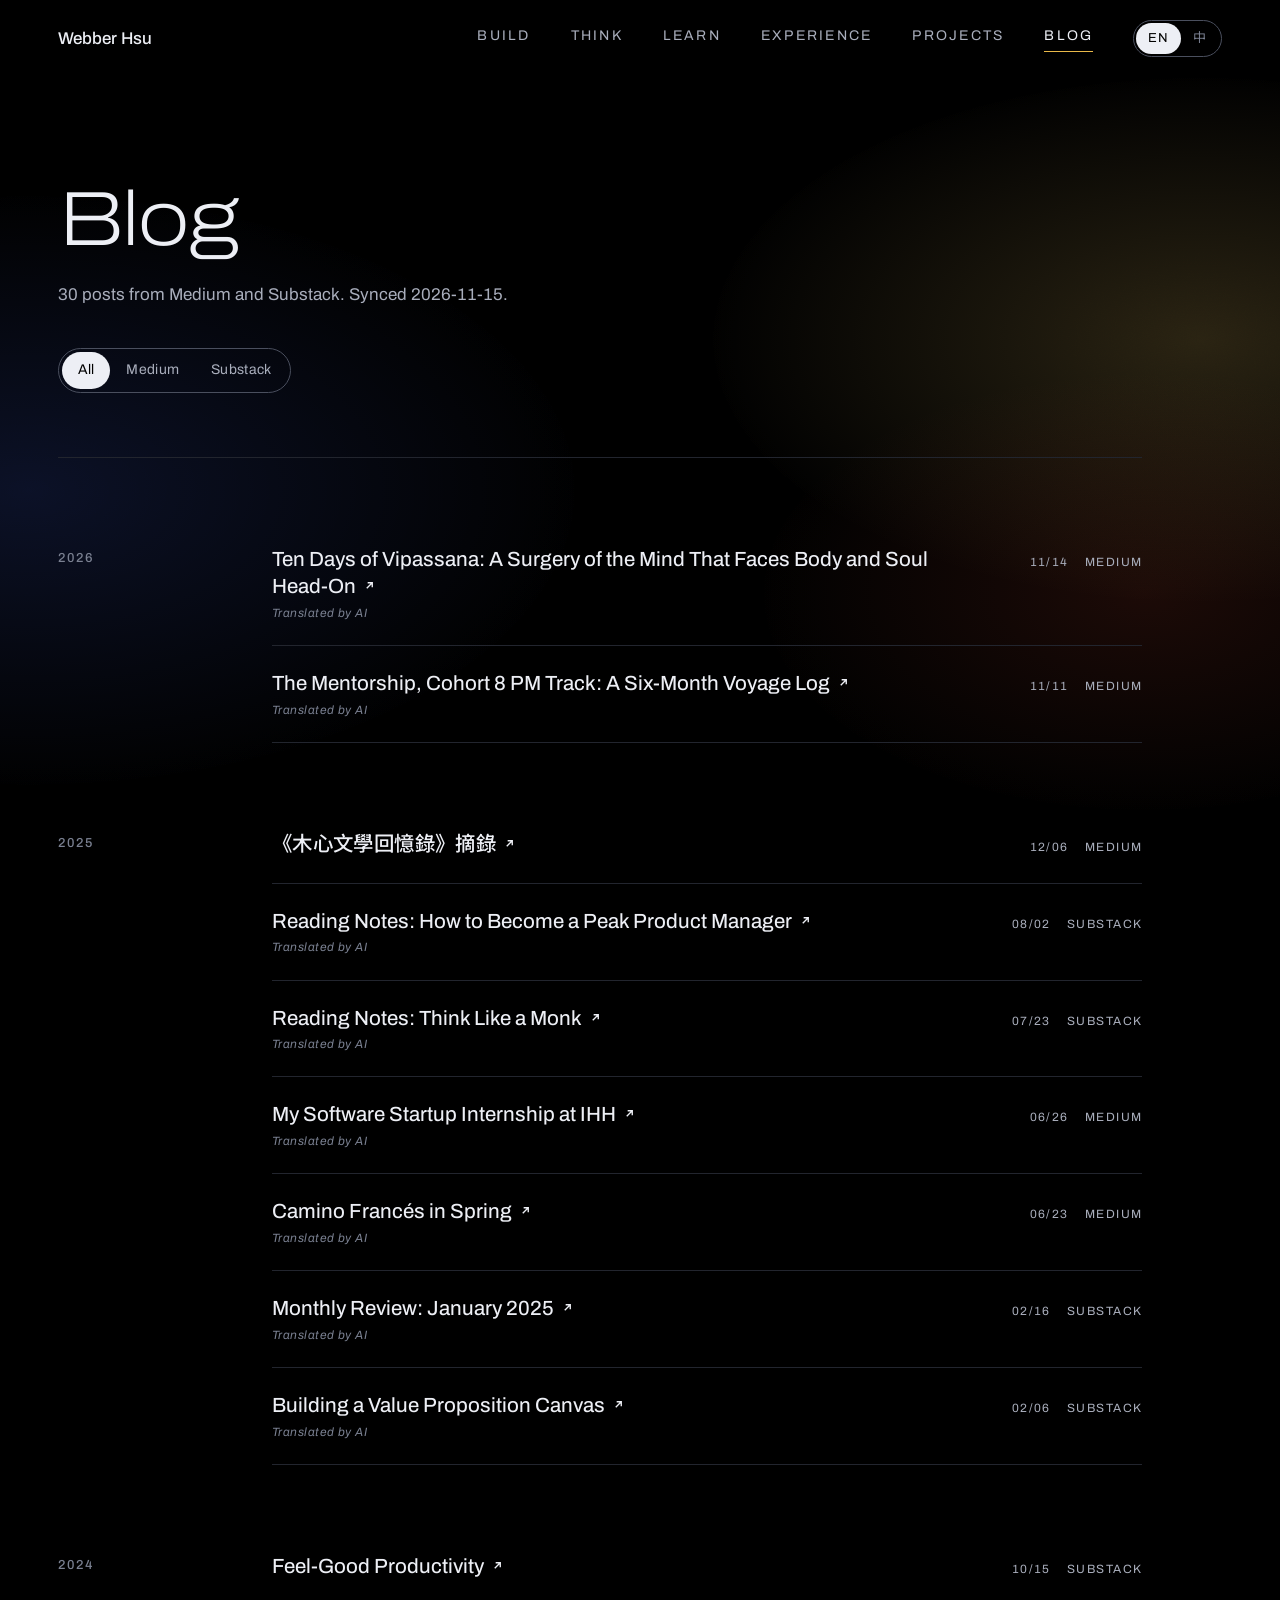
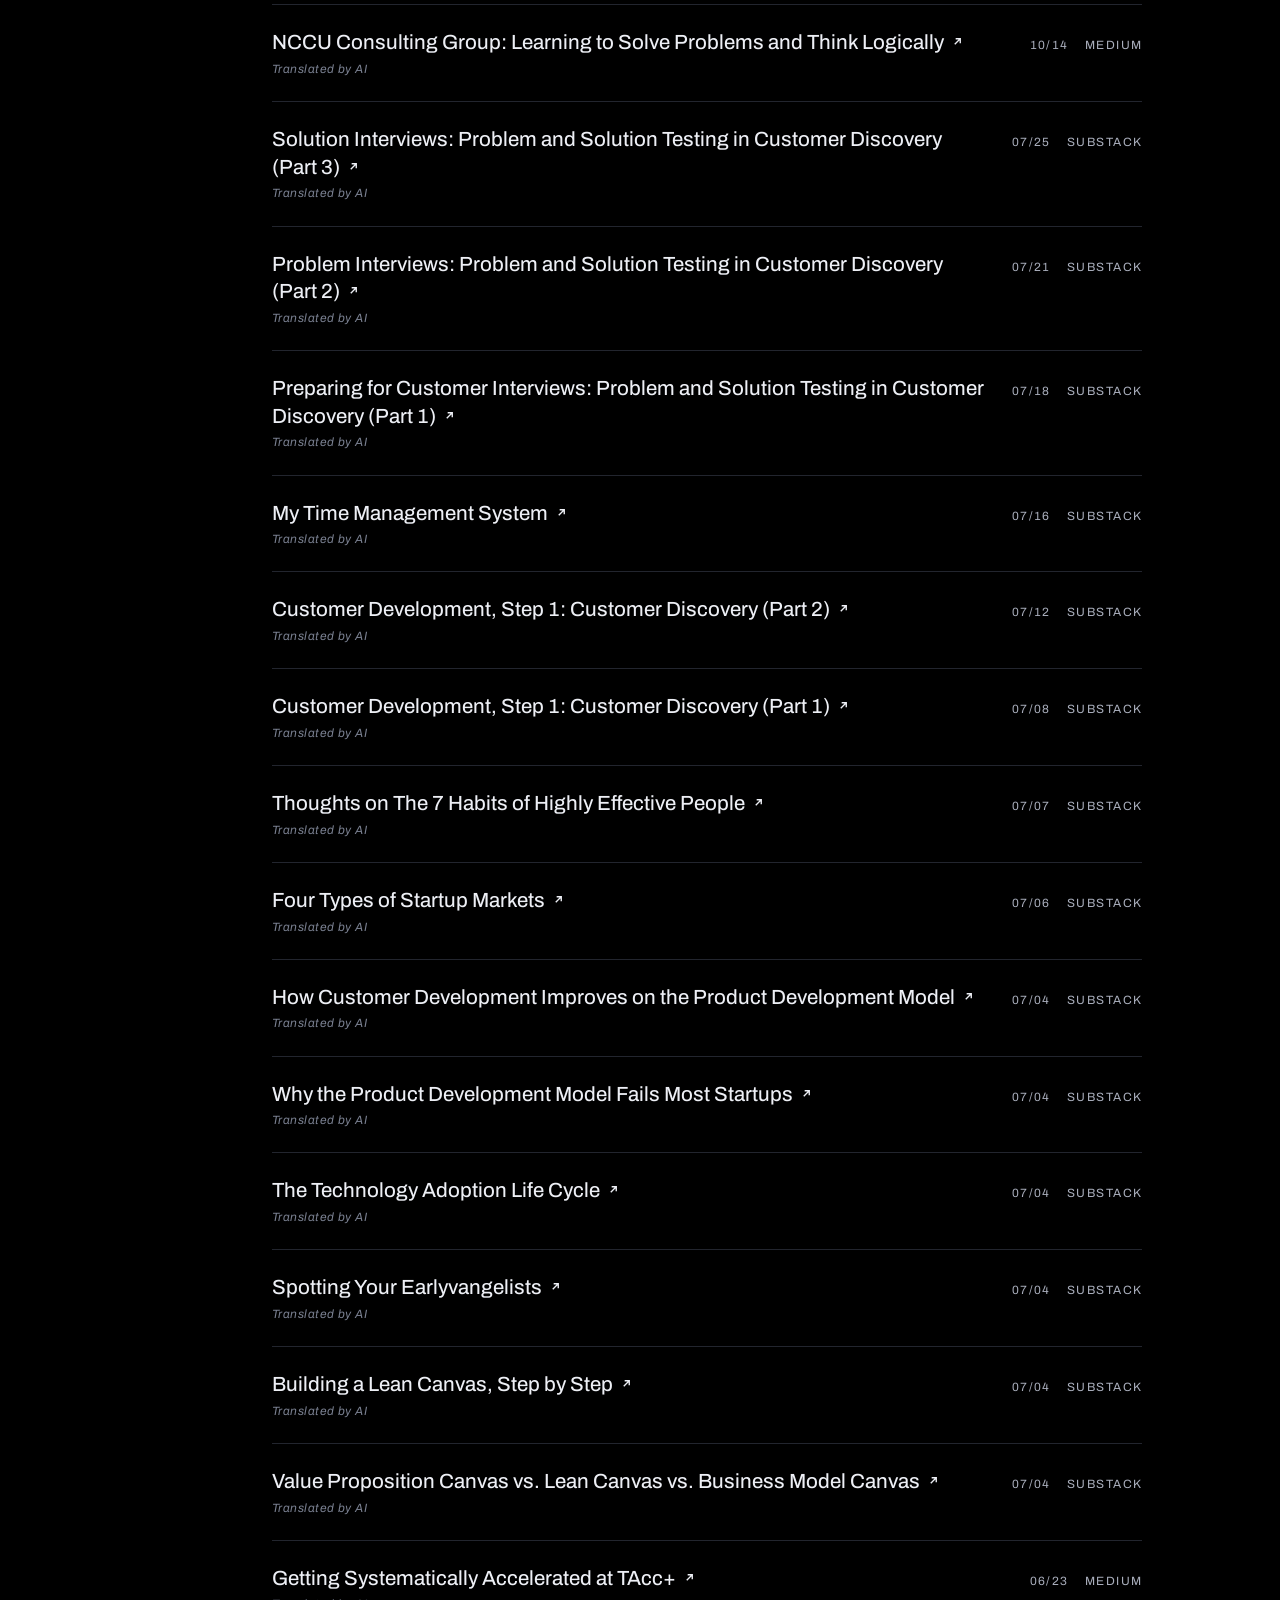
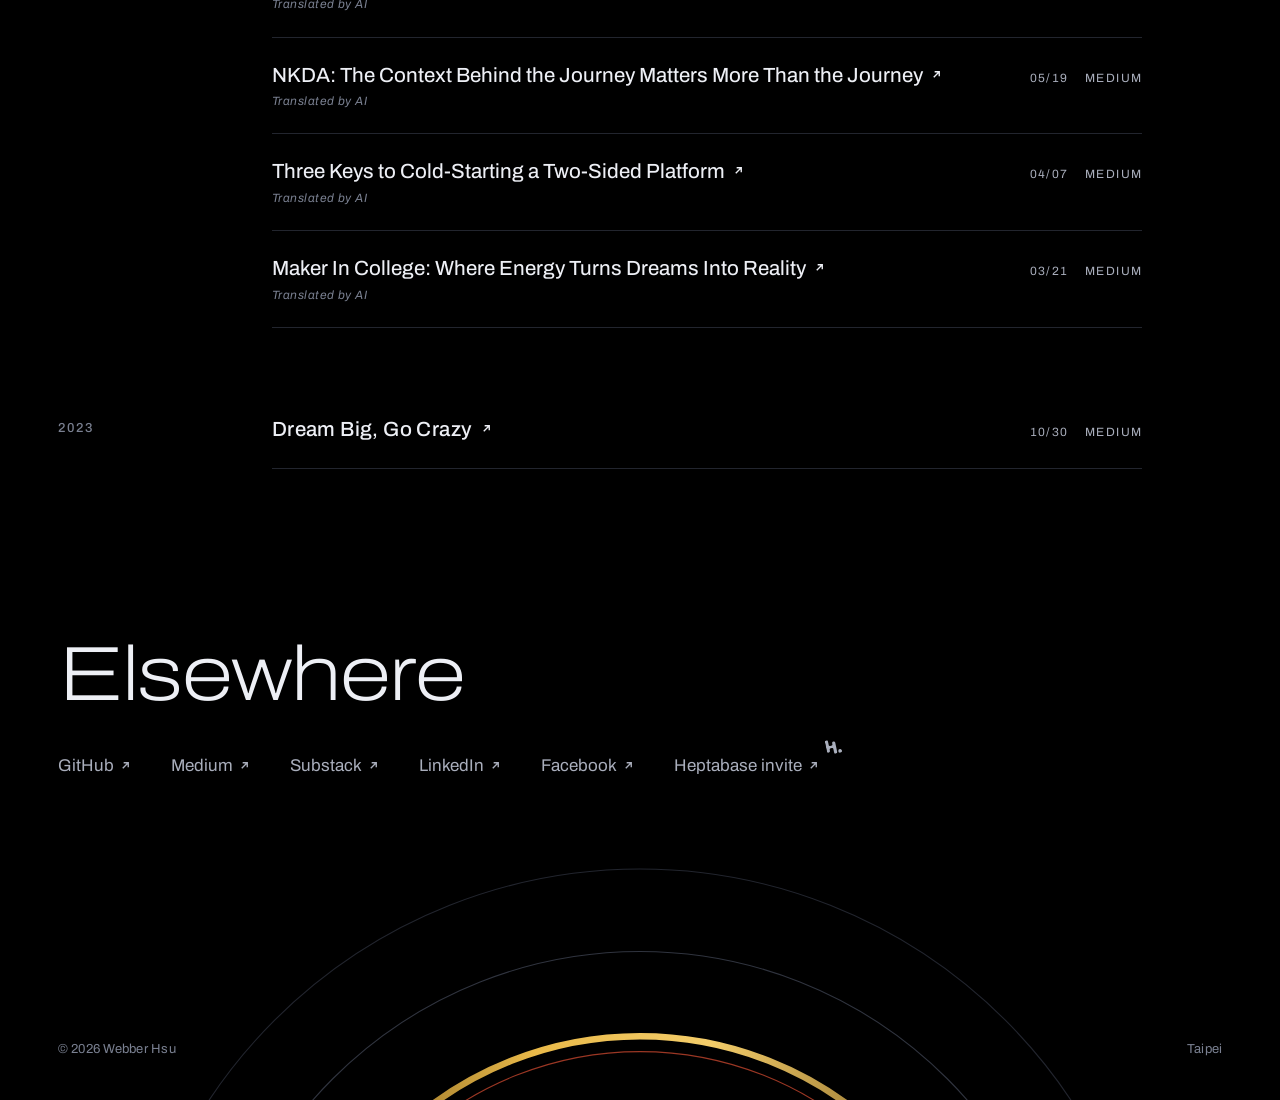
==== commit b834dfef: "Rename Work to Projects / 專案 Co-Authored-By: Claude Opus 5.5 <noreply@anthropic.com>" ====
--- a/blog.html
+++ b/blog.html
@@ -35,7 +35,7 @@
     <a href="index.html#think" data-i18n="nav.think">Think</a>
     <a href="index.html#learn" data-i18n="nav.learn">Learn</a>
     <a href="index.html#experience" data-i18n="nav.exp">Experience</a>
-    <a href="works.html" class="nav-page" data-i18n="nav.work">Work</a>
+    <a href="works.html" class="nav-page" data-i18n="nav.work">Projects</a>
     <a href="blog.html" class="nav-page is-current" aria-current="page" data-i18n="nav.blog">Blog</a>
     <div class="menu-ext" data-menu-ext></div>
   </nav>
--- a/styles.css
+++ b/styles.css
@@ -695,7 +695,7 @@
     display: block; margin-bottom: 4px; font-size: 11px; letter-spacing: .18em; text-transform: uppercase; color: var(--ink-3);
   }
   .bar nav a { font-size: clamp(1.6rem, 7vw, 2rem); padding: 9px 0; }
-  /* Work and Blog change page: larger, set apart from the homepage places by a hairline. */
+  /* Projects and Blog change page: larger, set apart from the homepage places by a hairline. */
   .bar nav a.nav-page { font-size: clamp(2.2rem, 10vw, 2.9rem); }
   .bar nav a[href$="works.html"] { margin-top: var(--s3); padding-top: var(--s3); border-top: 1px solid var(--ring-3); }
   .bar nav .menu-ext {
@@ -742,3 +742,122 @@
 html[lang="zh-Hant"] .work-list .work-summary { max-width: 34em; }
 .work-list .work.is-past .work-meta span + span::before { content: none; }
 @media (max-width: 960px) { .work-list .work { padding: var(--s3) 0; } }
+
+/* ---------- Project pages (works/<id>.html) ---------- */
+.work-links a.work-page { color: var(--ink); text-decoration-color: var(--gold); }
+.project .back {
+  display: inline-flex; align-items: center; gap: 8px; margin-bottom: var(--s4); min-height: 44px;
+  font-size: 14px; letter-spacing: .14em; text-transform: uppercase; color: var(--ink-2); text-decoration: none;
+}
+.project .back::before { content: "←"; letter-spacing: 0; }
+.project .back:hover { color: var(--gold); }
+.proj-meta { margin-bottom: var(--s2); }
+.proj-lead { max-width: 60ch; font-size: clamp(17px, 1.5vw, 20px); color: var(--ink); line-height: 1.55; }
+html[lang="zh-Hant"] .proj-lead { max-width: 34em; }
+.proj-links { margin-top: var(--s4); display: flex; flex-wrap: wrap; gap: var(--s3); }
+.proj-link {
+  display: inline-flex; align-items: center; gap: 8px; padding: 12px 20px; border-radius: 999px;
+  border: 1px solid var(--ring-1); color: var(--ink); text-decoration: none; font-size: 15px;
+  transition: border-color .25s var(--ease-out), color .25s var(--ease-out);
+}
+.proj-link:hover { border-color: var(--gold); color: var(--gold); }
+.proj-link svg { width: 11px; height: 11px; fill: none; stroke: currentColor; stroke-width: 1.5; }
+.proj-body { max-width: 68ch; font-size: 17px; line-height: 1.65; color: var(--ink-2); }
+html[lang="zh-Hant"] .proj-body { max-width: 36em; }
+.proj-body > * + * { margin-top: var(--s3); }
+.proj-p { color: var(--ink-2); }
+.proj-list { margin: 0; padding-left: 1.1em; }
+.proj-list li + li { margin-top: 10px; }
+.proj-list li::marker { color: var(--gold); }
+.proj-steps { list-style: none; margin: 0; padding: 0; counter-reset: step; }
+.proj-steps li { counter-increment: step; display: grid; grid-template-columns: 2.2em minmax(0, 1fr); column-gap: var(--s2); padding: 14px 0; border-top: 1px solid var(--ring-3); }
+.proj-steps li:last-child { border-bottom: 1px solid var(--ring-3); }
+.proj-steps li::before { content: counter(step, decimal-leading-zero); grid-row: span 2; font-size: 13px; letter-spacing: .08em; color: var(--ink-3); padding-top: 4px; font-variant-numeric: tabular-nums; }
+.proj-step-name { color: var(--ink); font-weight: 500; }
+.proj-step-text { margin-top: 2px; }
+.proj-table-wrap { overflow-x: auto; }
+.proj-table { width: 100%; border-collapse: collapse; font-size: 15px; font-variant-numeric: tabular-nums; }
+.proj-table th { text-align: left; font-size: 12px; font-weight: 500; letter-spacing: .14em; text-transform: uppercase; color: var(--ink-3); padding: 0 var(--s2) 10px 0; border-bottom: 1px solid var(--ring-2); }
+.proj-table td { padding: 12px var(--s2) 12px 0; border-bottom: 1px solid var(--ring-3); color: var(--ink-2); vertical-align: top; }
+.proj-table td:first-child { color: var(--ink); }
+.proj-figure { margin: 0; }
+.proj-figure img { display: block; width: 100%; max-width: 560px; height: auto; border-radius: 10px; background: #FAF9F5; padding: var(--s2); box-sizing: border-box; }
+.proj-figure figcaption { margin-top: 10px; font-size: 14px; color: var(--ink-3); }
+.proj-sec { border-top: 1px solid var(--ring-3); margin-top: var(--s5); }
+.page-project .blog-head { border-bottom: 0; padding-bottom: 0; }
+
+/* ---------- Process map on project pages (left to right) ---------- */
+.proj-sec.is-wide { grid-template-columns: minmax(0, 1fr); gap: var(--s3); }
+.proj-sec.is-wide .proj-body { max-width: none; min-width: 0; }
+.flow-scroll { overflow-x: auto; margin-inline: calc(var(--gutter) * -1); padding: 4px var(--gutter) var(--s2); scrollbar-width: thin; scrollbar-color: var(--ring-1) transparent; }
+/* Wide screens: the eight stages share the full width and never scroll. Phones and small tablets: fixed columns that swipe. */
+.flow { display: grid; grid-template-columns: repeat(var(--cols), minmax(0, 1fr)); column-gap: 14px; }
+@media (max-width: 900px) { .flow { grid-template-columns: repeat(var(--cols), minmax(132px, 1fr)); min-width: calc(var(--cols) * 146px); } }
+/* Project pages may run wider than the reading pages, so the process map gets the room; text keeps its 68ch measure. */
+.page-project .blog { max-width: 1480px; }
+.flow-stages { display: contents; list-style: none; margin: 0; padding: 0; }
+.flow-stage { grid-row: 1; position: relative; padding-top: 40px; }
+/* the rail: one line through every stage's dot, with an arrowhead into the next stage */
+.flow-stage::before { content: ""; position: absolute; top: 26px; left: 0; right: -14px; height: 1.5px; background: var(--ring-1); }
+.flow-stage:last-child::before { right: 0; }
+.flow-stage:not(:last-child)::after { content: ""; position: absolute; top: 22.5px; right: -10px; width: 7px; height: 7px; border-top: 1.5px solid var(--ink-3); border-right: 1.5px solid var(--ink-3); transform: rotate(45deg); }
+.flow-n { position: absolute; top: 0; left: 0; font-size: 11px; letter-spacing: .16em; color: var(--ink-3); font-variant-numeric: tabular-nums; }
+.flow-dot { position: absolute; top: 22px; left: 0; width: 10px; height: 10px; border-radius: 50%; background: var(--void); border: 1.5px solid var(--ink-2); box-sizing: border-box; }
+.flow-stage.is-loop-to .flow-dot, .flow-stage.is-loop-from .flow-dot { border-color: var(--gold); }
+.flow-title { font-size: 15px; font-weight: 500; color: var(--ink); line-height: 1.3; margin: 0 0 10px; }
+html[lang="zh-Hant"] .flow-title { letter-spacing: .04em; }
+.flow-skill { padding: 10px 11px; border: 1px solid var(--ring-2); border-radius: 8px; background: rgba(255, 255, 255, .02); }
+.flow-skill + .flow-skill { margin-top: 8px; }
+.flow-skill code, .flow-band code { font-family: ui-monospace, "SFMono-Regular", Menlo, Consolas, monospace; font-size: 12.5px; }
+.flow-skill code { color: var(--gold); }
+.flow-opt { margin-left: 6px; font-size: 11px; letter-spacing: .08em; color: var(--ink-3); }
+.flow-subs { list-style: none; margin: 8px 0 0; padding: 0; display: flex; flex-wrap: wrap; gap: 4px; }
+.flow-subs li { font-size: 11.5px; line-height: 1; padding: 4px 6px; border-radius: 4px; background: rgba(255, 255, 255, .05); color: var(--ink-2); }
+/* the loop back to the spec: a dashed gold bracket under the two stages */
+.flow-loop { grid-row: 2; position: relative; margin: 12px 8% 0; height: 34px; border: 1.5px dashed var(--gold); border-top: 0; border-radius: 0 0 12px 12px; opacity: .9; }
+.flow-loop::before { content: ""; position: absolute; left: -5.5px; top: -2px; width: 8px; height: 8px; border-left: 1.5px solid var(--gold); border-top: 1.5px solid var(--gold); transform: rotate(45deg); }
+.flow-loop span { position: absolute; left: 50%; bottom: -9px; transform: translateX(-50%); padding: 0 8px; background: var(--void); font-size: 12px; color: var(--gold); white-space: nowrap; }
+.flow-band { grid-row: 3; display: flex; flex-wrap: wrap; align-items: center; gap: 6px 12px; margin-top: var(--s4); padding: 12px 14px; border: 1px solid var(--ring-2); border-radius: 8px; font-size: 13px; color: var(--ink-2); }
+.flow-band code { color: var(--ink); }
+.flow-side { grid-row: 4; margin-top: 10px; border-style: dashed; }
+.flow-side .flow-subs { margin: 0; }
+
+/* ---------- Layered knowledge map on project pages ---------- */
+.layers { max-width: 1040px; }
+.layer { display: grid; grid-template-columns: minmax(150px, 2fr) minmax(0, 8fr); gap: var(--s3); align-items: stretch; }
+.layer-role { display: flex; flex-direction: column; justify-content: center; gap: 4px; padding-left: 14px; border-left: 2px solid var(--ring-1); }
+.layer-name { font-size: 12px; letter-spacing: .16em; text-transform: uppercase; color: var(--ink); }
+html[lang="zh-Hant"] .layer-name { letter-spacing: .1em; font-size: 14px; }
+.layer-note { font-size: 13px; color: var(--ink-3); line-height: 1.45; }
+.layer-cells { list-style: none; margin: 0; padding: 0; display: grid; grid-template-columns: repeat(var(--n), minmax(0, 1fr)); gap: 12px; }
+.layer-cell { padding: 14px 16px; border: 1px solid var(--ring-2); border-radius: 8px; background: rgba(255, 255, 255, .02); }
+.layer-cell code { font-family: ui-monospace, "SFMono-Regular", Menlo, Consolas, monospace; font-size: 12.5px; color: var(--ink-2); }
+.layer-cell h3 { margin: 6px 0 4px; font-size: 16px; font-weight: 500; color: var(--ink); line-height: 1.3; }
+.layer-cell p { margin: 0; font-size: 14px; line-height: 1.55; color: var(--ink-2); }
+/* the foundation carries the weight: gold edge and a warmer fill */
+.layer.is-base .layer-role { border-left-color: var(--gold); }
+.layer.is-base .layer-cell { border-color: rgba(233, 185, 73, .55); background: rgba(233, 185, 73, .06); }
+.layer.is-base .layer-cell code { color: var(--gold); }
+/* a short connector between layers, aligned to the cells */
+.layer-join { display: grid; grid-template-columns: minmax(150px, 2fr) minmax(0, 8fr); gap: var(--s3); height: 22px; }
+.layer-join::after { content: ""; grid-column: 2; justify-self: center; width: 1.5px; height: 100%; background: var(--ring-1); }
+.layers-foot { margin-top: var(--s3); max-width: 68ch; font-size: 15px; color: var(--ink-3); }
+@media (max-width: 760px) {
+  .layer, .layer-join { grid-template-columns: 1fr; gap: 10px; }
+  .layer-cells { grid-template-columns: 1fr; }
+  .layer-join::after { grid-column: 1; }
+}
+
+/* stage summary line in a process map */
+.flow-text { margin: -4px 0 12px; font-size: 13.5px; line-height: 1.5; color: var(--ink-2); }
+/* a short map (three stages or fewer) stacks on phones instead of swiping */
+@media (max-width: 760px) {
+  .flow[style*="--cols:3"] { grid-template-columns: 1fr; min-width: 0; row-gap: var(--s3); }
+  .flow[style*="--cols:3"] .flow-stage { grid-column: 1 !important; grid-row: auto; padding-top: 0; padding-left: 26px; }
+  .flow[style*="--cols:3"] .flow-stage::before { top: 6px; bottom: calc(var(--s3) * -1); left: 4px; right: auto; width: 1.5px; height: auto; }
+  .flow[style*="--cols:3"] .flow-stage:last-child::before { display: none; }
+  .flow[style*="--cols:3"] .flow-stage::after { display: none; }
+  .flow[style*="--cols:3"] .flow-dot { top: 2px; }
+  .flow[style*="--cols:3"] .flow-n { position: static; display: block; margin-bottom: 4px; }
+  .flow[style*="--cols:3"] .flow-band { grid-row: auto; grid-column: 1 !important; }
+}
